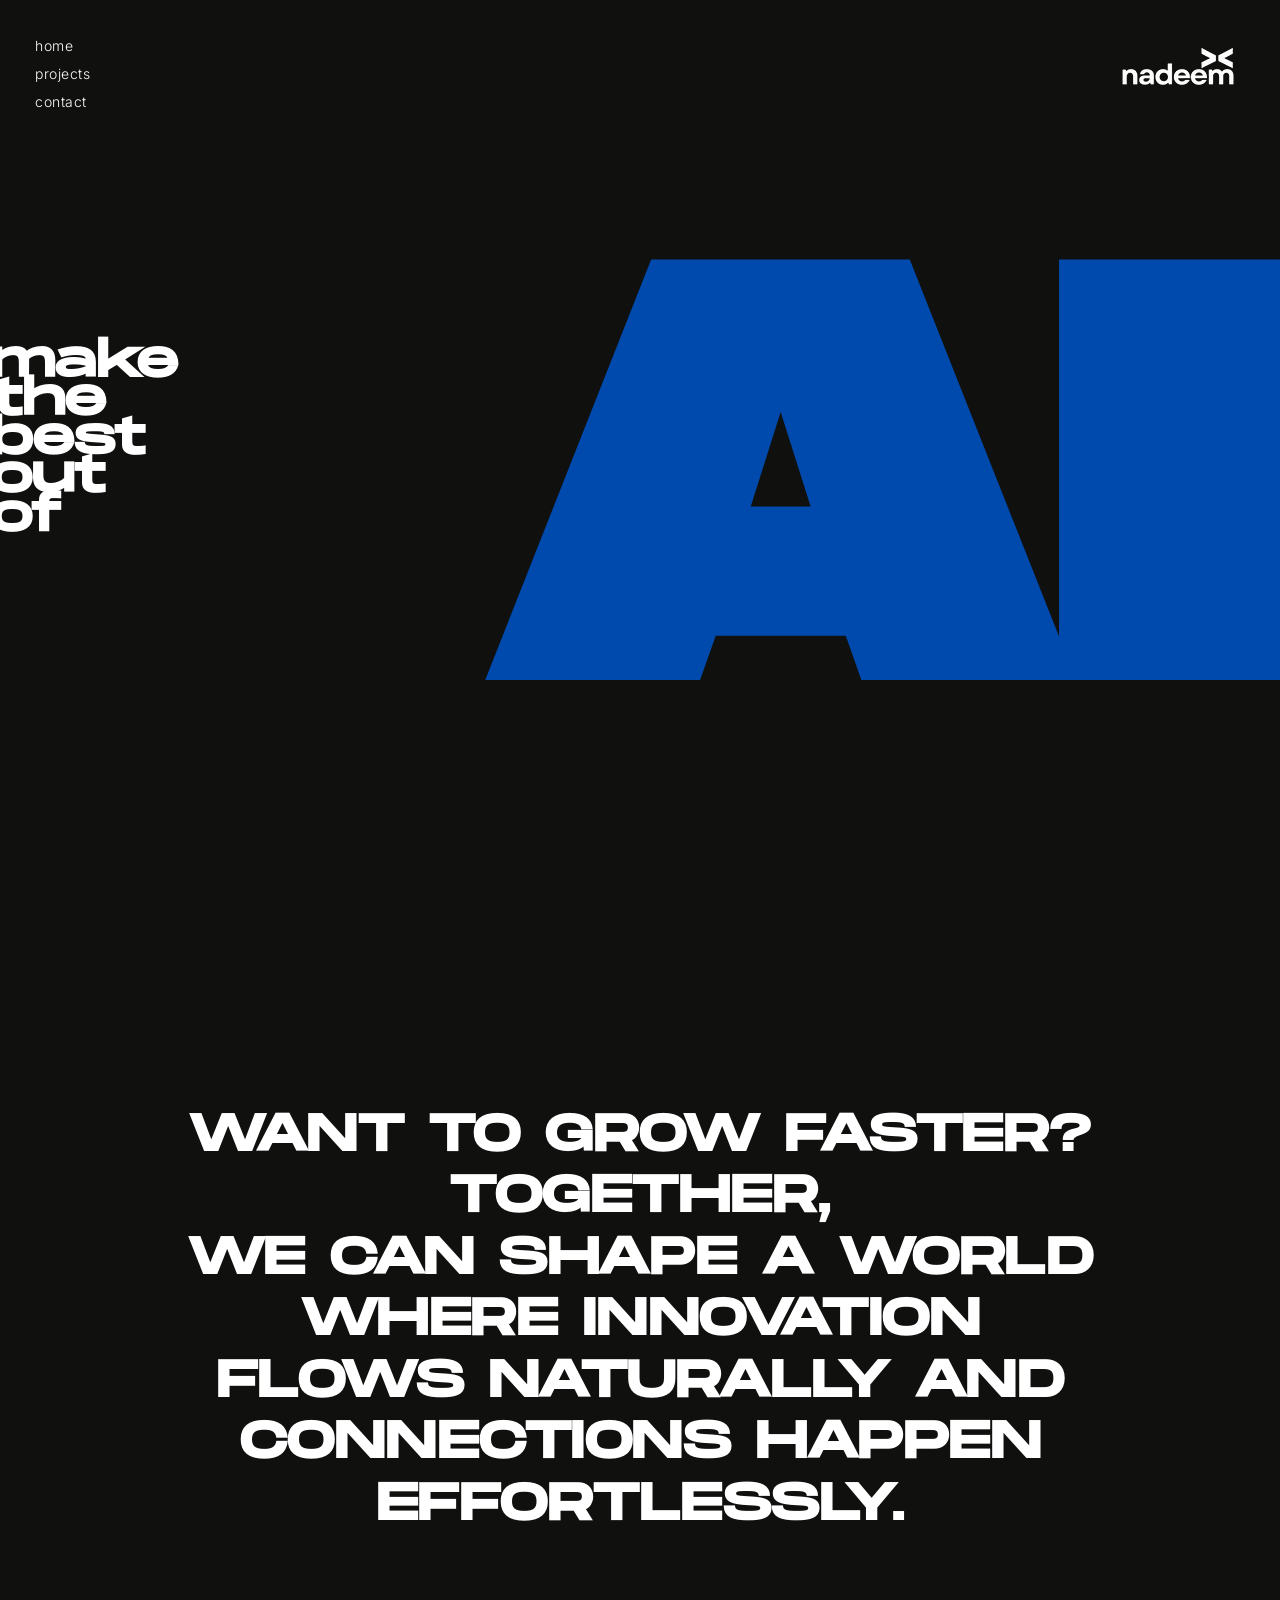
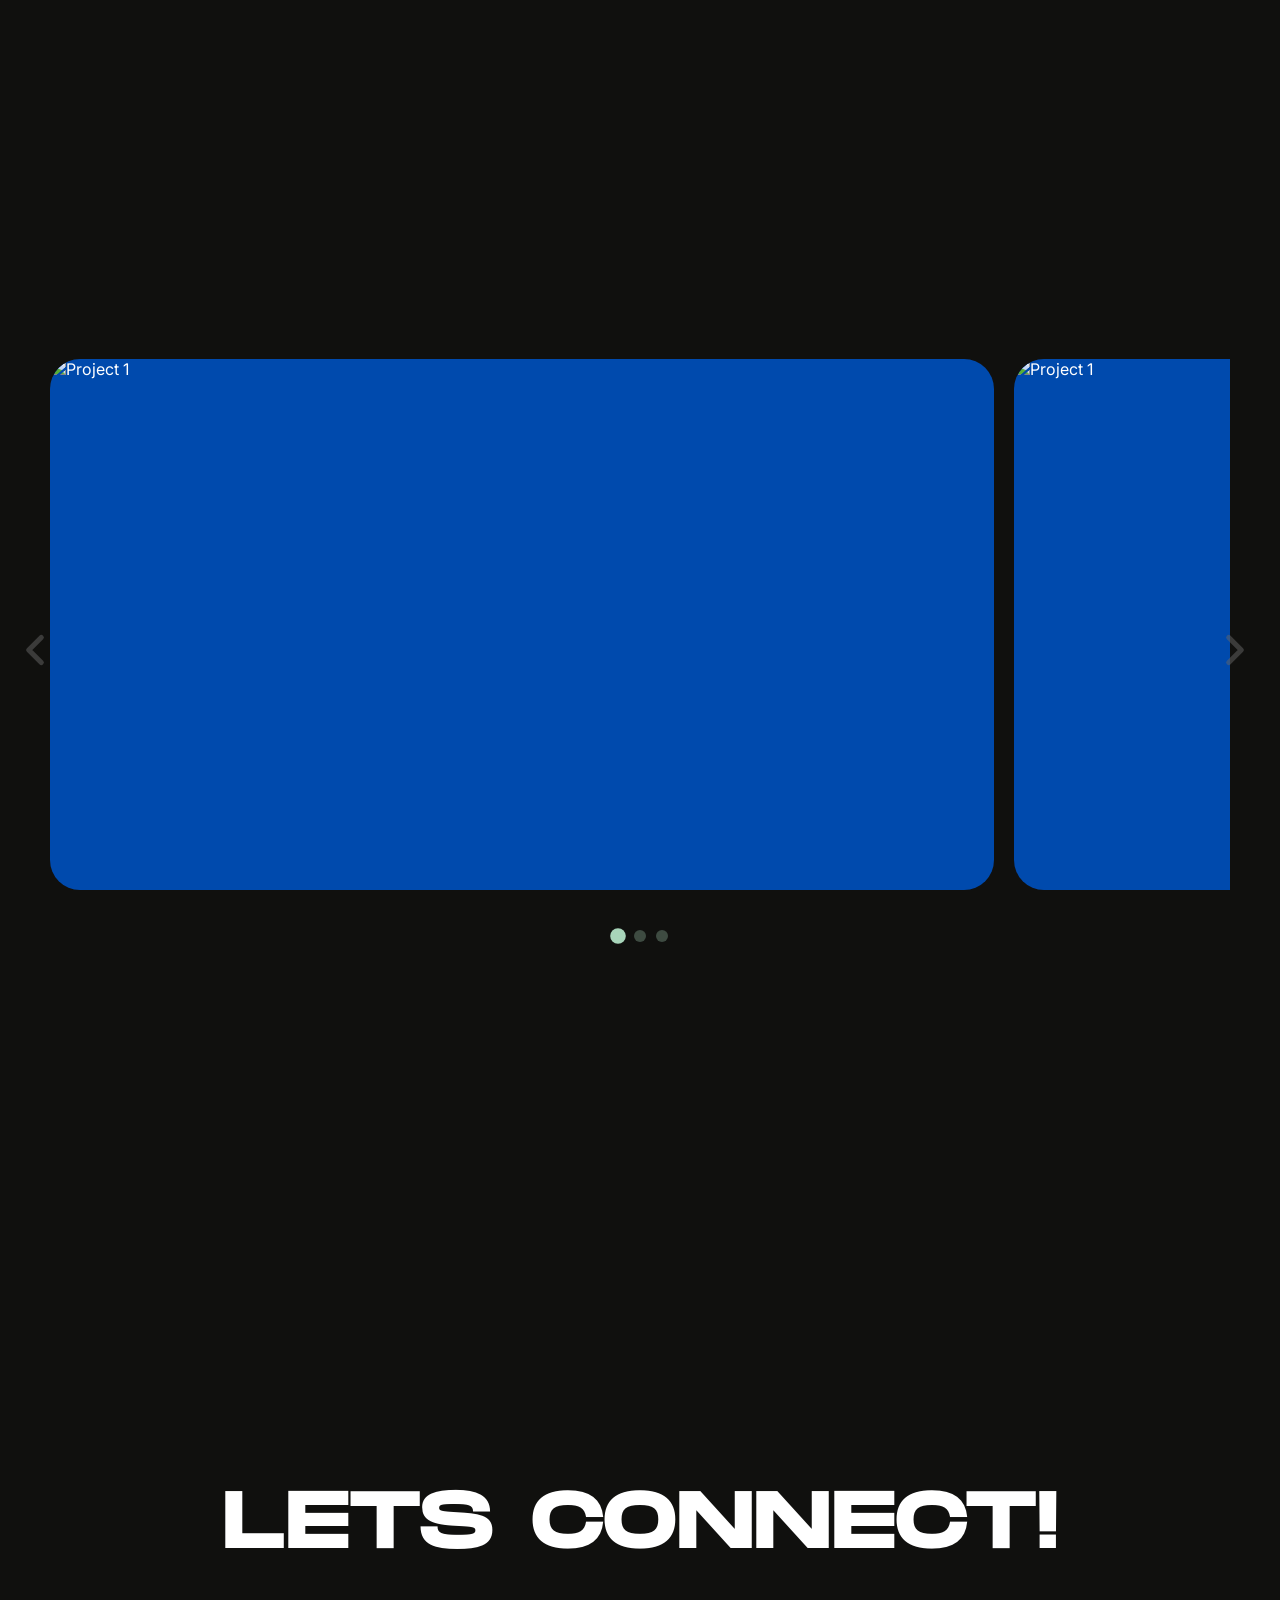
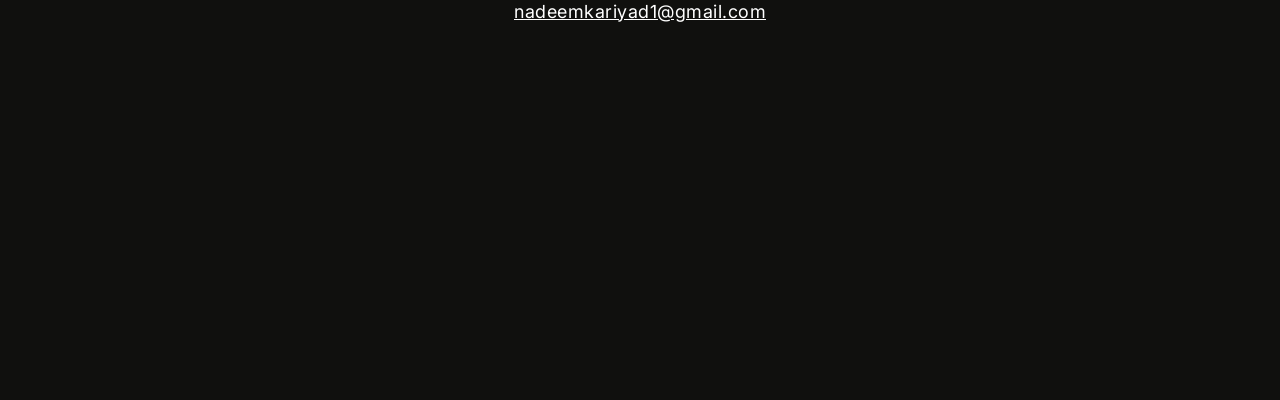
==== index.html @ 37be0f19 "removed the tind effect from mobile version" ====
<!DOCTYPE html>
<html lang="en">
<head>
    <meta charset="UTF-8">
    <meta name="viewport" content="width=device-width, initial-scale=1.0">
    <title>Looking for growth?</title>
    <link rel="icon" type="image/x-icon" href="images/favicon.ico">
    <link href="https://fonts.googleapis.com/css2?family=Inter:wght@300;400;700;900&display=swap" rel="stylesheet">
    <link href="https://api.fontshare.com/v2/css?f[]=clash-grotesk@700&display=swap" rel="stylesheet">
    <style>
    @import url('https://fonts.cdnfonts.com/css/garet');
        * {
            margin: 0;
            padding: 0;
            box-sizing: border-box;
        }

        @font-face {
            font-family: 'Monument';
            src: url('fonts/MonumentExtended-Regular.otf') format('truetype');
            font-weight: normal;
            font-style: normal;
        }
        @font-face {
            font-family: 'bernoru';
            src: url('fonts/bernoru-blackultraexpanded.otf') format('truetype');
            font-weight: normal;
            font-style: normal;
        }
        @font-face {
            font-family: 'grotesk';
            src: url('fonts/kobuzan-cy-grotesk-grand-dark.otf') format('truetype');
            font-weight: normal;
            font-style: normal;
        }
        body {
            font-family: 'Inter', Arial, sans-serif;
            background-color: #10100e;
            color: white;
            overflow-x: hidden;
            scroll-behavior: smooth;
        }

        /* Navigation */
        nav {
            position: fixed;
            top: 35px;
            left: 35px;
            z-index: 1000;
        }

        nav ul {
            list-style: none;
        }

        nav ul li {
            margin-bottom: 8px;
        }

        nav ul li a {
            color: white;
            text-decoration: none;
            font-size: 14px;
            font-weight: 300;
            letter-spacing: 0.5px;
            transition: all 0.3s ease;
            display: inline-block;
            position: relative;
        }

        nav ul li a::after {
            content: '';
            position: absolute;
            bottom: -3px;
            left: 0;
            width: 0;
            height: 1px;
            background-color: #a8d5ba;
            transition: width 0.3s ease;
        }

        nav ul li a:hover::after {
            width: 100%;
        }

        nav ul li a:active {
            transform: scale(0.95);
        }

        .logo {
            position: fixed;
            top: 35px;
            right: 35px;
            z-index: 1000;
            text-align: right;
        }

        .logo-text {
            font-size: 18px;
            font-weight: 700;
            letter-spacing: 0.5px; /* ↓ reduced spacing */
            font-family: 'Garet', sans-serif;
            line-height: 1.3;
            color: #fff;
        }

        .menu-icon {
            display: none;
        }

        /* Sections */
        section {
            min-height: 100vh;
            display: flex;
            align-items: center;
            justify-content: center;
            padding: 0 50px;
        }

        /* Hero Section */
        .hero {
            display: flex;
            flex-direction: column;
            justify-content: center;   /* vertical center */
            align-items: center;       /* horizontal center */
            height: 100vh;             /* full viewport height */
            position: relative;
            text-align: center;
        }

        .hero-content {
            display: flex;
            flex-direction: row;        /* side by side */
            align-items: center;        /* vertical alignment */
            justify-content: center;    /* center horizontally */
            gap: 15px;                  /* space between tagline and AI text */
        }

        .hero-subtext {
            -webkit-user-select:none;
            user-select: none;
            font-family: 'Monument', sans-serif;
            font-size: clamp(30px, 5vw, 48px);
            font-weight: 700;
            color: #fff;
            margin-bottom: 20px; 
            text-align: left;
            line-height: 0.8;
        }

        .ai-text {
            -webkit-user-select:none;
            user-select: none;
            font-family: 'grotesk', sans-serif;
            font-size: clamp(250px, 45vw, 800px);
            font-weight: 900;
            line-height: 0;
            letter-spacing: -0.03em;
            color: #004aad;
        }

        /* Vision Section */
        .vision {
            position: relative;
        }

        .vision-content {
            font-family: 'Monument', sans-serif;
            max-width: 1200px;
            text-align: center;
            position: relative;
        }

        .vision h2 {
            font-size: clamp(25px, 4vw, 55px);
            font-weight: 900;
            line-height: 1.2;
            letter-spacing: 0.01em;
            margin-bottom: 60px;
        }   


        /* Projects Section */
        .projects {
            padding: 100px 50px;
            display: flex;
            align-items: center;
            justify-content: center;
        }

        .projects-content {
            width: 100%;
            max-width: 1400px;
        }

        .projects-wrapper {
            width: 100%;
            overflow: hidden;
            position: relative;
        }

        .projects-container {
            display: flex;
            gap: 20px;
            transition: transform 0.6s cubic-bezier(0.4, 0, 0.2, 1);
        }

        .project-card {
            background-color: #004aad;
            border-radius: 30px;
            min-width: calc(80% - 0px);
            aspect-ratio: 16/9;
            display: flex;
            align-items: center;
            justify-content: center;
            position: relative;
            overflow: hidden;
            flex-shrink: 0;
        }

        .project-card img.project-img {
            width: 100%;
            height: 100%;
            object-fit: cover;   /* fills the card, crops if necessary */
            border-radius: 30px; /* match card radius */
        }

        .project-card .logo-icon-center {
            width: 50px;
            height: 50px;
        }

        .arrow-left,
        .arrow-right {
            position: absolute;
            width: 50px;
            height: 50px;
            opacity: 0.5;
            cursor: pointer;
            transition: all 0.3s ease;
            z-index: 10;
            top: 50%;
            transform: translateY(-50%);
        }

        .arrow-left:hover,
        .arrow-right:hover {
            opacity: 1;
            transform: translateY(-50%) scale(1.1);
        }

        .arrow-left:active,
        .arrow-right:active {
            transform: translateY(-50%) scale(0.9);
        }

        .arrow-left {
            left: 10px;
        }

        .arrow-right {
            right: 20px;
        }

        .nav-dots {
            display: flex;
            gap: 10px;
            justify-content: center;
            margin-top: 40px;
        }

        .dot {
            width: 12px;
            height: 12px;
            border-radius: 50%;
            background-color: rgba(168, 213, 186, 0.3);
            cursor: pointer;
            transition: all 0.3s ease;
        }

        .dot:hover {
            background-color: rgba(168, 213, 186, 0.6);
            transform: scale(1.2);
        }

        .dot.active {
            background-color: #a8d5ba;
            transform: scale(1.3);
        }

        /* Contact Section */
        .contact {
            text-align: center;
        }

        .contact h2 {
            font-family: 'Monument', sans-serif;
            font-size: clamp(40px, 6vw, 90px);
            font-weight: 900;
            letter-spacing: 0.02em;
            margin-bottom: 30px;
        }

        .contact-highlight {
            color: #a8d5ba;
        }

        .contact a {
            color: white;
            text-decoration: underline;
            font-size: clamp(14px, 2vw, 18px);
            letter-spacing: 0.5px;
        }

        /* SVG Icons */
        .x-icon {
            fill: white;
        }

        .arrow-icon {
            fill: #666;
        }

        /* Responsive */
        @media (max-width: 1024px) {
            .hero-content {/* stack text and AI vertically */
                gap: 10px;
            }

            .hero-subtext {
                font-size: clamp(24px, 4vw, 36px);
                text-align: left;
                line-height: 1;
            }

            .ai-text {
                font-size: clamp(120px, 35vw, 300px);
            }

            .vision h2 {
                font-size: clamp(22px, 4vw, 40px);
                margin-bottom: 40px;
                padding: 0 20px;
            }

            .projects {
                padding: 80px 20px;
            }

            .project-card {
                min-width: 90%;
                aspect-ratio: 16/10;
            }

            .arrow-left {
                left: 10px;
            }

            .arrow-right {
                right: 10px;
            }

            .arrow-left,
            .arrow-right {
                width: 45px;
                height: 45px;
                opacity: 0.7;
            }

            .contact h2 {
                font-size: clamp(32px, 5vw, 60px);
                font-family: Monument;
                text-align: left;
            }
        }

        /* Mobile screens (below 768px) */
        @media (max-width: 768px) {
            #canvas {
                display: none; /* hide canvas on mobile */
            }
            body {
                overflow-x: hidden;
            }

            nav {
                top: 37px;
                left: 25px;
            }

            nav ul li a {
                font-size: 13px;
                letter-spacing: 0.3px;
            }

            .menu-icon {
                display: flex;
                flex-direction: column;
                justify-content: space-between;
                width: 30px;
                height: 22px;
                cursor: pointer;
                z-index: 1001;
            }

            .menu-icon span {
                height: 3px;
                width: 100%;
                background-color: #fff;
                border-radius: 3px;
                transition: all 0.4s ease;
            }

            
            /* Animate hamburger to "X" */
            .menu-icon.open span:nth-child(1) {
                transform: translateY(9px) rotate(45deg);
            }

            .menu-icon.open span:nth-child(2) {
                opacity: 0;
            }

            .menu-icon.open span:nth-child(3) {
                transform: translateY(-9px) rotate(-45deg);
            }

            /* Hide nav list by default on mobile */
            .nav-list {
                position: absolute;
                top: 40px;
                left: 7;
                background: transparent;
                border-radius: 8px;
                opacity: 0;
                pointer-events: none;
                transform: translateY(-10px);
                transition: all 0.35s ease;
            }

            /* Show nav list when active */
            .nav-list.active {
                opacity: 1;
                pointer-events: all;
                transform: translateY(0);
                line-height: 20px;

            }

            /* Keep link styles but remove bottom margin from last item */
            .nav-list li:last-child {
                margin-bottom: 0;
            }


            .logo {
                top: 25px;
                right: 28px;
            }

            .logo img {
                width: 80px;  /* decrease for smaller logo */
                height: auto; /* keeps proportions */
            }

            .logo-text {
                font-family: 'bernoru', sans-serif;
                font-size: 16px;
            }



            section {
                padding: 0 10px;
            }

            .hero {
                height: 100vh;
                width: 100%;
                position: relative;
                padding: 0px;
                display: flex;
                flex-direction: column;
                justify-content: center;
            }

            .hero-content {
                height: 100vh;
                width: 100%;
                position: relative;
            }

            .hero-subtext {
                position: absolute; /* Make it independent */
                top: 40%; /* Center vertically */
                left: 4px; /* Left aligned with padding */
                transform: translateY(-50%); /* Perfect centering */
                width: auto;
                text-align: left;
                font-size: 15vw !important;
                line-height: 1 !important;
                z-index: 2; /* On top */
            }
            .ai-text {
                font-family: 'grotesk', sans-serif;
                position: absolute; /* Make it independent */
                top: 24%; /* Position from bottom */
                right: 0px; /* Right aligned with padding */
                text-align: right;
                font-size: 75vw !important;
                line-height: 0.85 !important;
                z-index: 1; /* Behind subtext */
            }
        .projects-container {
            flex-direction: column;
            gap: 30px;
        }
        .project-card {
            min-width: 100%;
            aspect-ratio: 4/3;
        }
    /* Hide arrows and dots - not needed for swipe */
            .arrow-left,
            .arrow-right,
            .nav-dots {
                display: none;
            }
            .vision h2 {
                font-size: clamp(20px, 5vw, 32px);
                margin-bottom: 30px;
            }

            .contact-text {
                display: flex; /* Enables flexbox layout */
                flex-direction: column; /* Stacks the children vertically */
                gap: 5px; /* Sets the space between the h2 and a */
                text-align: left;
                width: 100%;
            }

            .contact-text h2 {
                font-size: clamp(28px, 12vw, 60px);
                font-family: Monument;
                margin: 0; /* Remove default margin from the h2 */
            }

            .contact-text a {
                font-size: 14px;
            }
        }

 
        /* Scroll Animations */
        section {
            opacity: 0;
            transform: translateY(50px);
            transition: opacity 0.8s ease-out, transform 0.8s ease-out;
        }

        section.visible {
            opacity: 1;
            transform: translateY(0);
        }

        .hero {
            opacity: 1;
            transform: translateY(0);
        }
    </style>
    <link href="https://fonts.cdnfonts.com/css/garet" rel="stylesheet">
</head>
<body>
    <!-- Navigation -->
    <nav>
        <ul id="navList" class="nav-list">
            <li><a href="#hero" class="nav-link">home</a></li>
            <li><a href="#projects" class="nav-link">projects</a></li>
            <li><a href="#contact" class="nav-link">contact</a></li>
        </ul>

        <div class="menu-icon" id="menuIcon">
            <span></span>
            <span></span>
            <span></span>
        </div>
    </nav>

    <!-- Logo -->
     <!--
    <div class="logo">

        <span class="logo-text">&gt;&lt; /n nadeem</span>
    </div>
    -->

    <div class="logo">
    <img src="images/logo.png" alt="Nadeem Logo" class="logo-img">
    </div>

    <!-- Hero Section -->
    <section class="hero" id="hero">
        <div class="hero-content">
            <div class="hero-subtext">make<br>the<br>best<br>out of</div>
            <canvas id="canvas"></canvas>

            <div class="ai-text"><br>AI</div>
        </div>
    </section>

    <!-- Vision Section -->
    <section class="vision">
        <div class="vision-content">
            <h2>
                WANT TO GROW FASTER?<br>
                TOGETHER,<br>
                WE CAN SHAPE A WORLD<br>
                WHERE INNOVATION<br>
                FLOWS NATURALLY AND<br>
                CONNECTIONS HAPPEN<br>
                EFFORTLESSLY.
            </h2>

        </div>
    </section>

    <!-- Projects Section -->
    <section class="projects" id="projects">
        <div class="projects-content">
            <div class="projects-wrapper">
                
                
                <div class="projects-container" id="projectsContainer">
                    <div class="project-card">
                        <img src="images/project1.png" alt="Project 1" class="project-img">
                    </div>
                    <div class="project-card">
                        <img src="images/project1.png" alt="Project 1" class="project-img">
                    </div>
                    <div class="project-card">
                        <img src="images/project1.png" alt="Project 1" class="project-img">
                    </div>
                </div>


            </div>
            <svg class="arrow-left arrow-icon" id="prevBtn" viewBox="0 0 24 24" xmlns="http://www.w3.org/2000/svg">
                    <path d="M15 18L9 12L15 6" stroke="#666" stroke-width="2.5" fill="none" stroke-linecap="round" stroke-linejoin="round"/>
            </svg>
            <svg class="arrow-right arrow-icon" id="nextBtn" viewBox="0 0 24 24" xmlns="http://www.w3.org/2000/svg">
                <path d="M9 18L15 12L9 6" stroke="#666" stroke-width="2.5" fill="none" stroke-linecap="round" stroke-linejoin="round"/>
            </svg>
            <div class="nav-dots" id="navDots"></div>
        </div>
    </section>

    <!-- Contact Section -->
    <section class="contact" id="contact">
        <div class="contact-text">
            <h2>LETS CONNECT!</h2>
            <a href="mailto:nadeemkariyad1@gmail.com">nadeemkariyad1@gmail.com</a>
        </div>
    </section>

<script>
    // Smooth Scroll with Animation for Navigation
    document.querySelectorAll('.nav-link').forEach(link => {
        link.addEventListener('click', function(e) {
            e.preventDefault();
            const targetId = this.getAttribute('href');
            const targetSection = document.querySelector(targetId);
            
            // Add click animation
            this.style.transform = 'scale(0.9)';
            setTimeout(() => {
                this.style.transform = 'scale(1)';
            }, 150);
            
            // Smooth scroll to section
            targetSection.scrollIntoView({
                behavior: 'smooth',
                block: 'start'
            });
        });
    });
    // nav hamburger menu in mobile//
// Hamburger Menu Toggle
    const menuIcon = document.querySelector('.menu-icon');
    const navList = document.querySelector('.nav-list');

    menuIcon.addEventListener('click', () => {
        menuIcon.classList.toggle('open');
        navList.classList.toggle('active');
    });

    // Close menu when clicking on a link
    document.querySelectorAll('.nav-link').forEach(link => {
        link.addEventListener('click', () => {
            menuIcon.classList.remove('open');
            navList.classList.remove('active');
        });
    });

    // Smooth Scrolling
    document.querySelectorAll('a[href^="#"]').forEach(anchor => {
        anchor.addEventListener('click', function (e) {
            e.preventDefault();
            const target = document.querySelector(this.getAttribute('href'));
            if (target) {
                target.scrollIntoView({
                    behavior: 'smooth',
                    block: 'start'
                });
            }
        });
    });

    // Smooth Scroll Animation Observer
    const sections = document.querySelectorAll('section');
    
    const observerOptions = {
        threshold: 0.15,
        rootMargin: '0px 0px -100px 0px'
    };

    const sectionObserver = new IntersectionObserver((entries) => {
        entries.forEach(entry => {
            if (entry.isIntersecting) {
                entry.target.classList.add('visible');
            }
        });
    }, observerOptions);

    sections.forEach(section => {
        sectionObserver.observe(section);
    });


    // Project Slider
    let currentSlide = 0;
    const container = document.getElementById('projectsContainer');
    const cards = document.querySelectorAll('.project-card');
    const totalSlides = cards.length;
    const prevBtn = document.getElementById('prevBtn');
    const nextBtn = document.getElementById('nextBtn');
    const dotsContainer = document.getElementById('navDots');

    // Create navigation dots
    for (let i = 0; i < totalSlides; i++) {
        const dot = document.createElement('div');
        dot.classList.add('dot');
        if (i === 0) dot.classList.add('active');
        dot.addEventListener('click', () => goToSlide(i));
        dotsContainer.appendChild(dot);
    }

    const dots = document.querySelectorAll('.dot');

    function updateSlider() {
        const cardWidth = cards[0].offsetWidth;
        const gap = 20;
        const offset = -(currentSlide * (cardWidth + gap));
        container.style.transform = `translateX(${offset}px)`;
        
        dots.forEach((dot, index) => {
            dot.classList.toggle('active', index === currentSlide);
        });
    }

    function nextSlide() {
        currentSlide = (currentSlide + 1) % totalSlides;
        updateSlider();
    }

    function prevSlide() {
        currentSlide = (currentSlide - 1 + totalSlides) % totalSlides;
        updateSlider();
    }

    function goToSlide(index) {
        currentSlide = index;
        updateSlider();
    }

    nextBtn.addEventListener('click', nextSlide);
    prevBtn.addEventListener('click', prevSlide);

    document.addEventListener('keydown', (e) => {
        if (e.key === 'ArrowLeft') prevSlide();
        if (e.key === 'ArrowRight') nextSlide();
    });

    let touchStartX = 0;
    let touchEndX = 0;

    container.addEventListener('touchstart', (e) => {
        touchStartX = e.changedTouches[0].screenX;
    });

    container.addEventListener('touchend', (e) => {
        touchEndX = e.changedTouches[0].screenX;
        handleSwipe();
    });

    function handleSwipe() {
        if (touchStartX - touchEndX > 50) nextSlide();
        if (touchEndX - touchStartX > 50) prevSlide();
    }

    window.addEventListener('resize', updateSlider);


    /* 🌈 Smooth Background Color Transition */
    const bgColors = ["#10100e", "#004aad", "#10100e", "#004aad"];

    function lerpColor(a, b, t) {
        const ah = parseInt(a.replace("#", ""), 16),
              ar = ah >> 16, ag = (ah >> 8) & 0xff, ab = ah & 0xff,
              bh = parseInt(b.replace("#", ""), 16),
              br = bh >> 16, bg = (bh >> 8) & 0xff, bb = bh & 0xff,
              rr = ar + t * (br - ar),
              rg = ag + t * (bg - ag),
              rb = ab + t * (bb - ab);
        return "#" + (((1 << 24) + (rr << 16) + (rg << 8) + rb) | 0).toString(16).slice(1);
    }

    window.addEventListener("scroll", () => {
        const scrollTop = window.scrollY;
        const sectionHeight = window.innerHeight;
        const totalSections = bgColors.length;

        const index = Math.floor(scrollTop / sectionHeight);
        const nextIndex = Math.min(index + 1, totalSections - 1);
        const progress = (scrollTop % sectionHeight) / sectionHeight;

        const blended = lerpColor(bgColors[index], bgColors[nextIndex], progress);
        document.body.style.background = blended;
    });
</script>

</body>
</html>
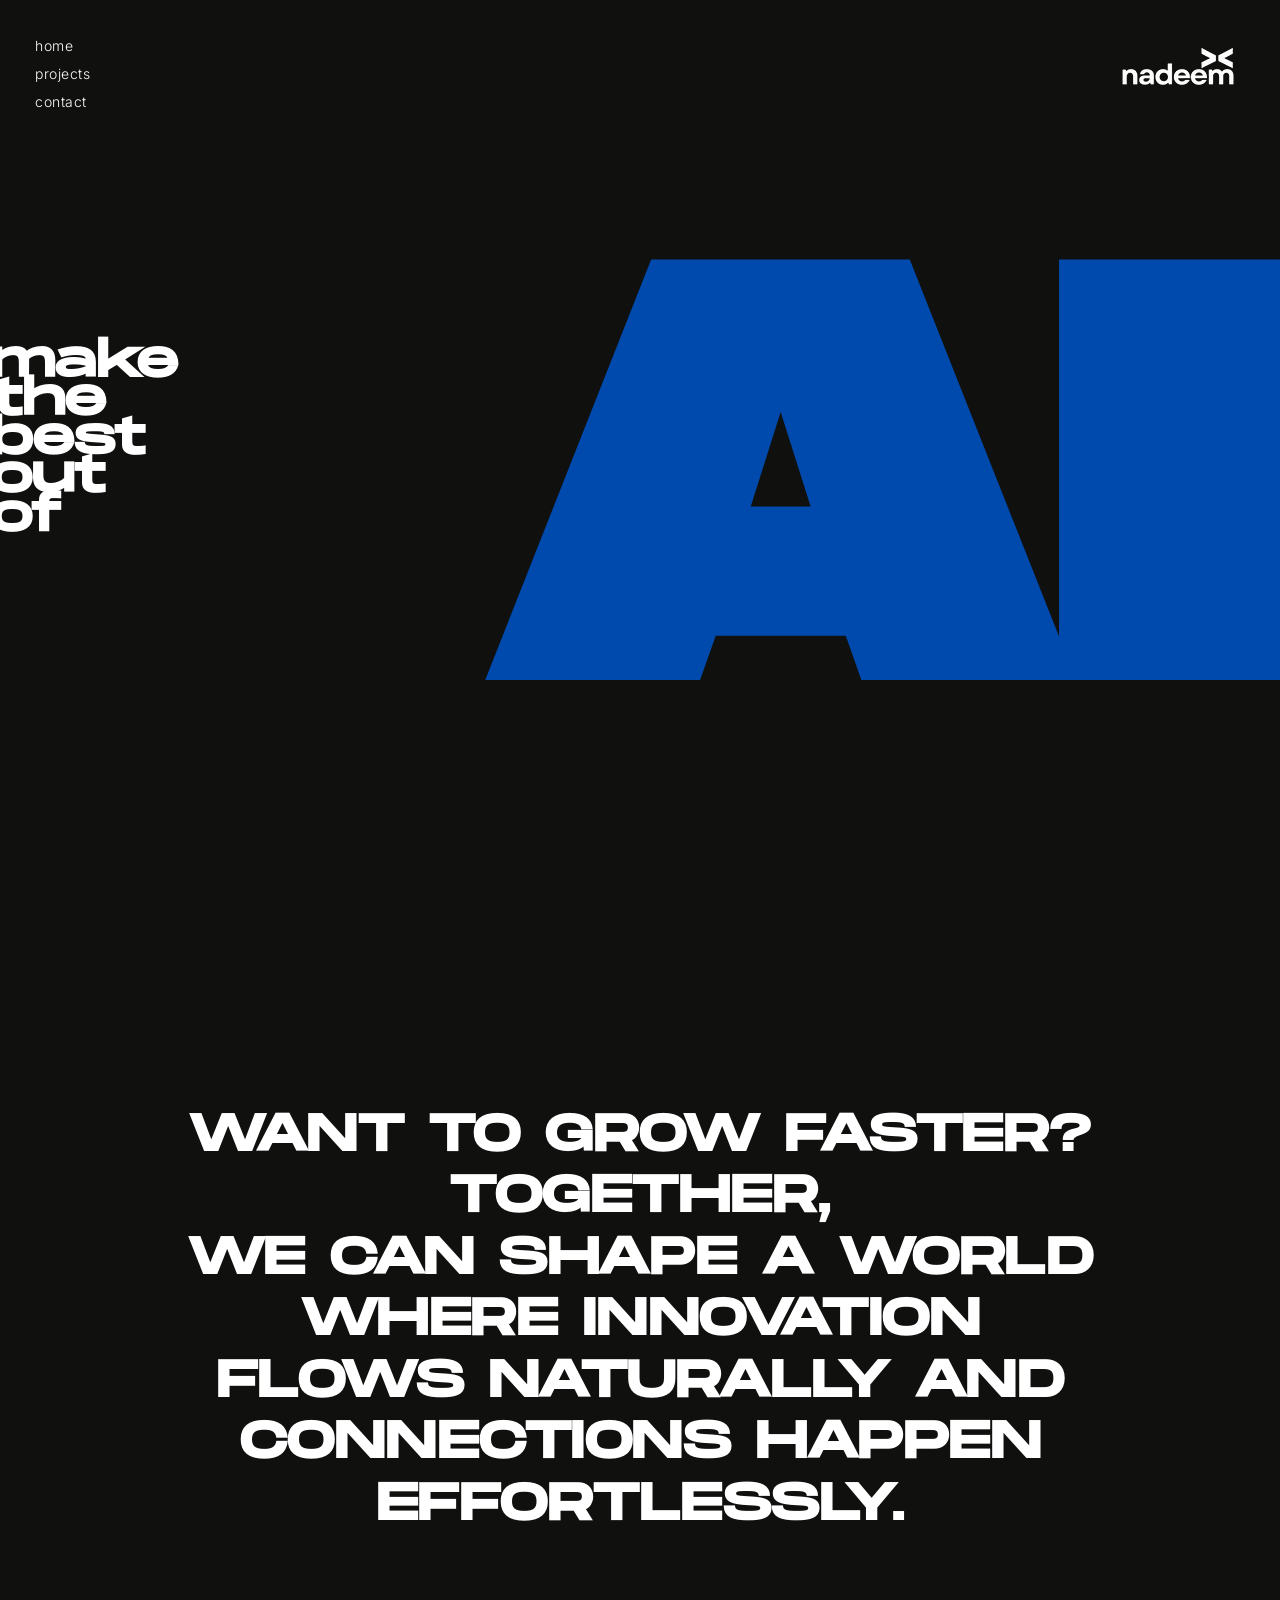
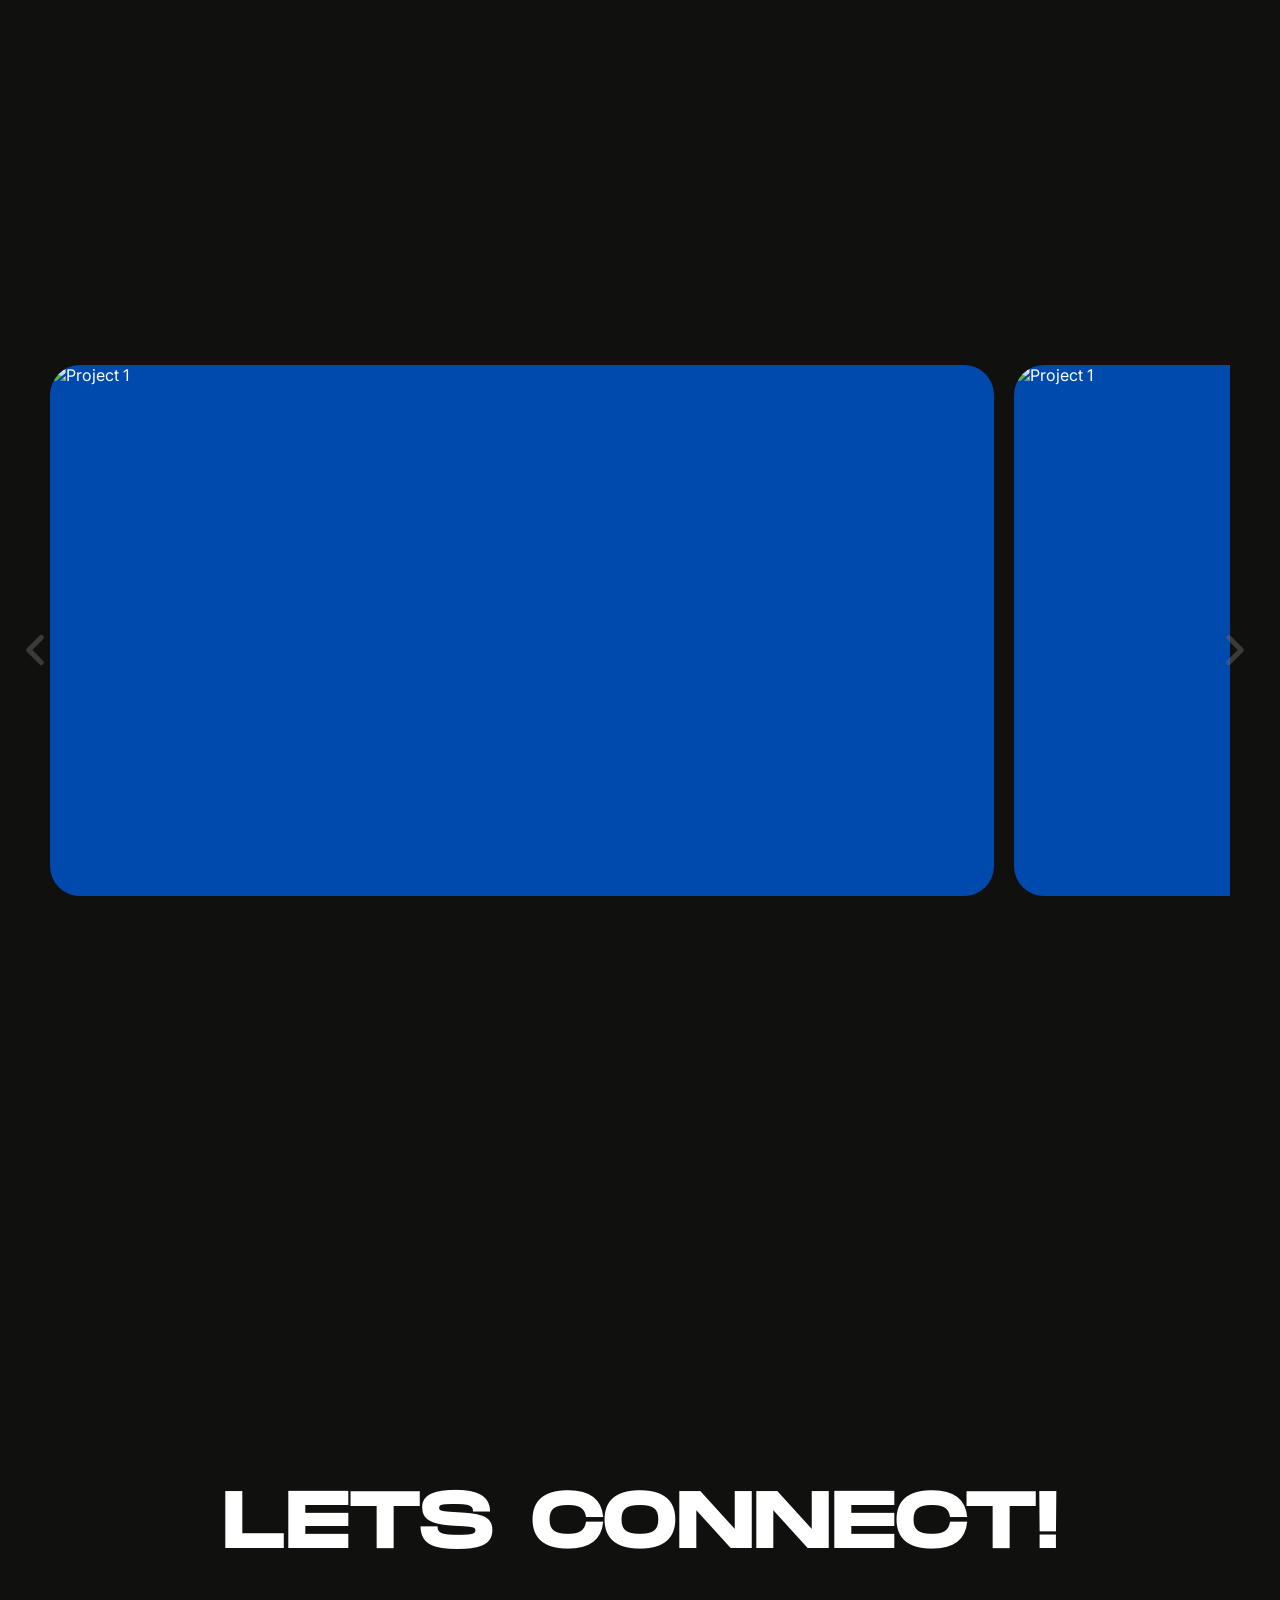
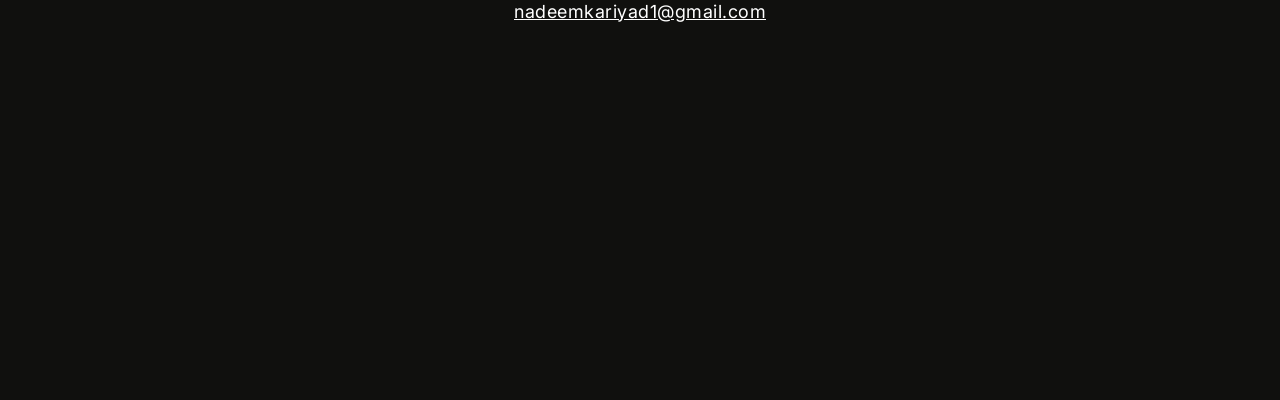
==== commit 12704366: "minor" ====
--- a/index.html
+++ b/index.html
@@ -735,14 +735,6 @@
     });
 
 
-    // Project Slider
-    let currentSlide = 0;
-    const container = document.getElementById('projectsContainer');
-    const cards = document.querySelectorAll('.project-card');
-    const totalSlides = cards.length;
-    const prevBtn = document.getElementById('prevBtn');
-    const nextBtn = document.getElementById('nextBtn');
-    const dotsContainer = document.getElementById('navDots');
 
     // Create navigation dots
     for (let i = 0; i < totalSlides; i++) {
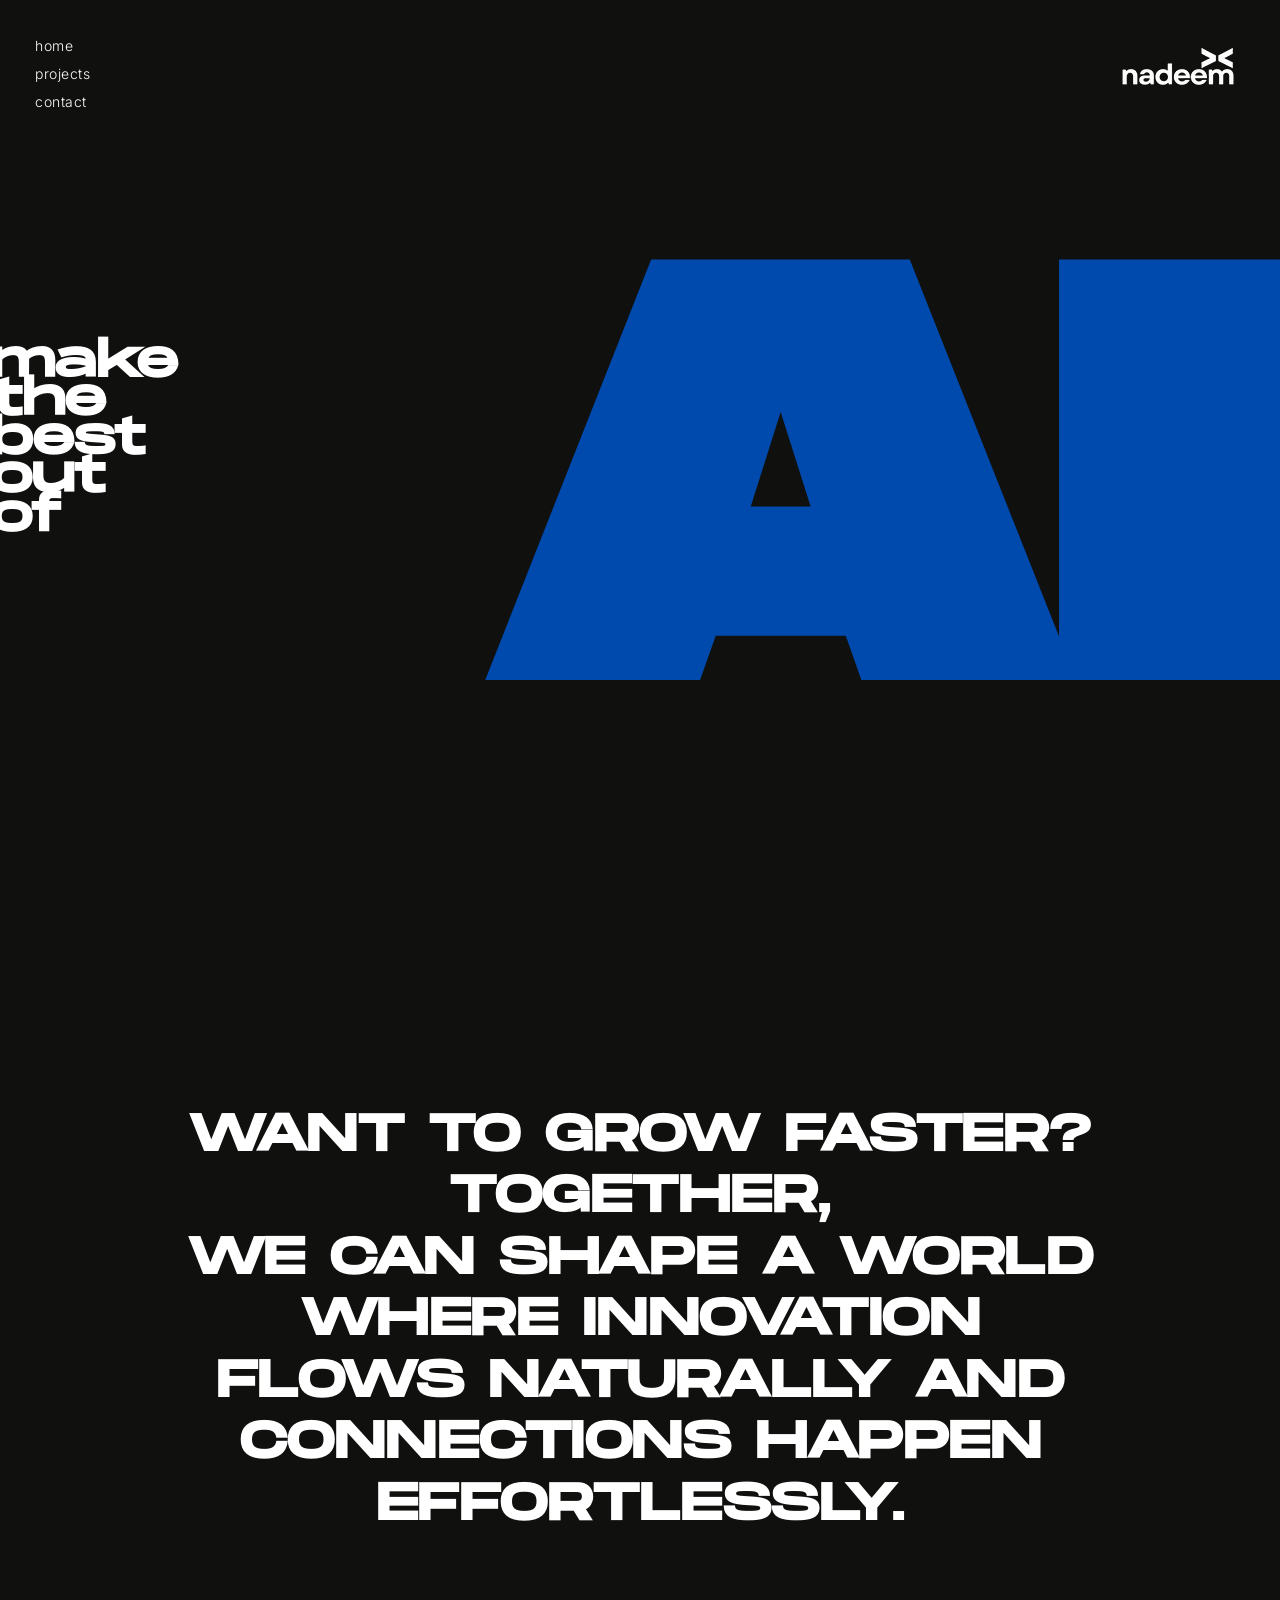
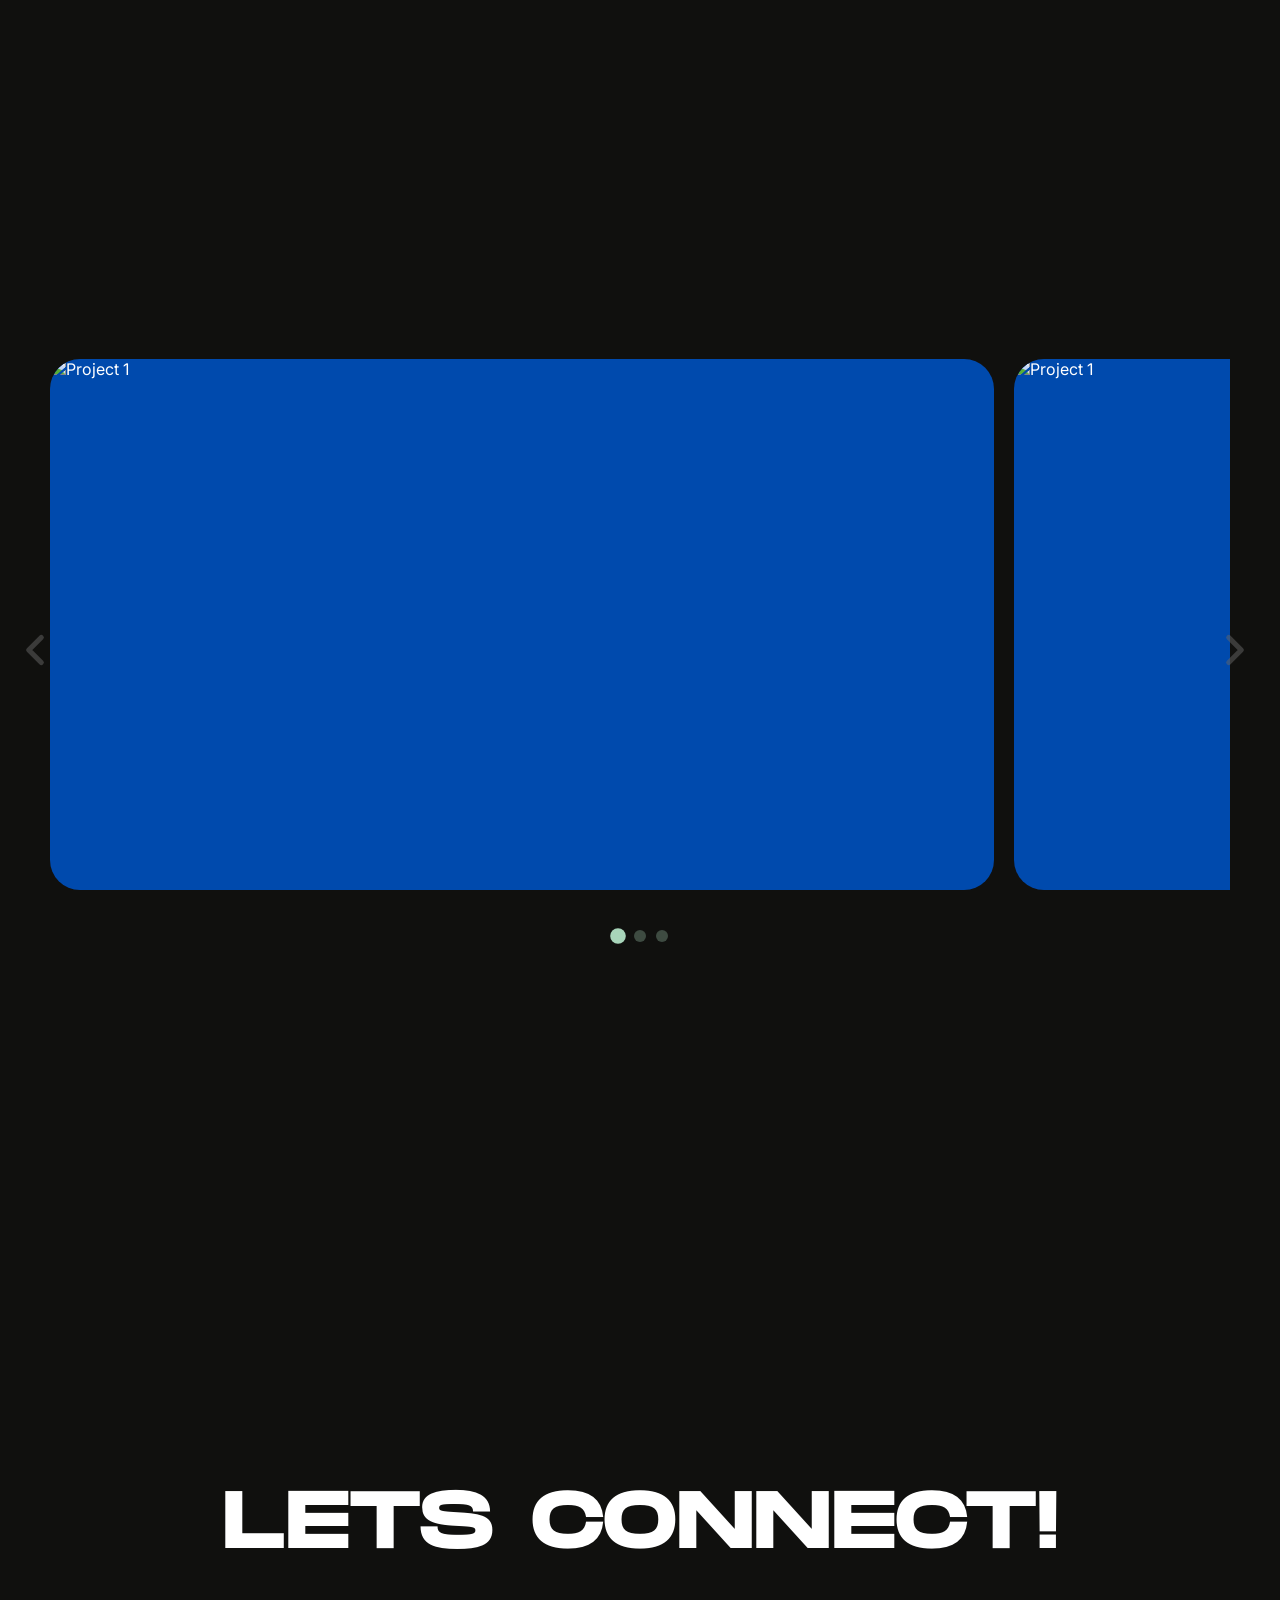
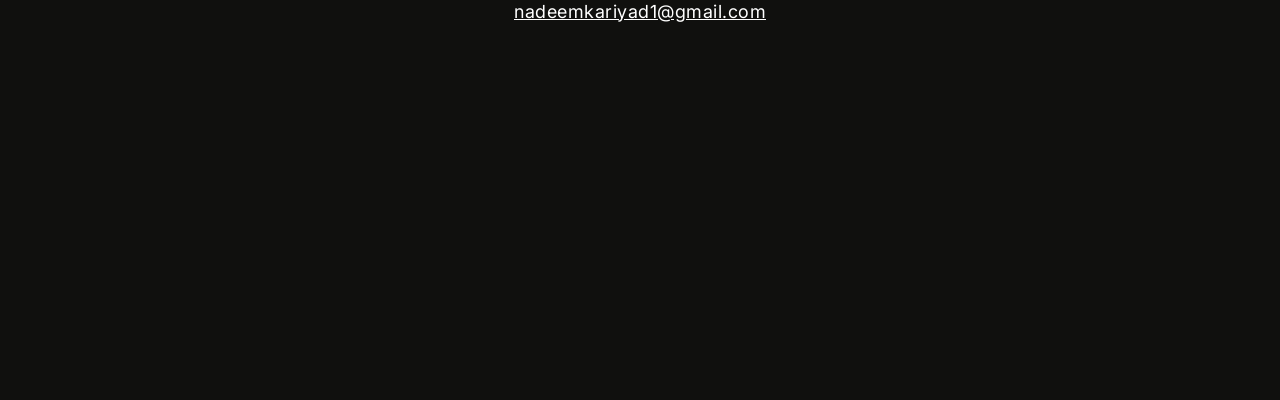
==== commit 2eddeb37: "minor" ====
--- a/index.html
+++ b/index.html
@@ -734,7 +734,15 @@
         sectionObserver.observe(section);
     });
 
-
+if (window.innerWidth > 768) {
+    // Project Slider
+    let currentSlide = 0;
+    const container = document.getElementById('projectsContainer');
+    const cards = document.querySelectorAll('.project-card');
+    const totalSlides = cards.length;
+    const prevBtn = document.getElementById('prevBtn');
+    const nextBtn = document.getElementById('nextBtn');
+    const dotsContainer = document.getElementById('navDots');
 
     // Create navigation dots
     for (let i = 0; i < totalSlides; i++) {
@@ -799,7 +807,7 @@
     }
 
     window.addEventListener('resize', updateSlider);
-
+}
 
     /* 🌈 Smooth Background Color Transition */
     const bgColors = ["#10100e", "#004aad", "#10100e", "#004aad"];
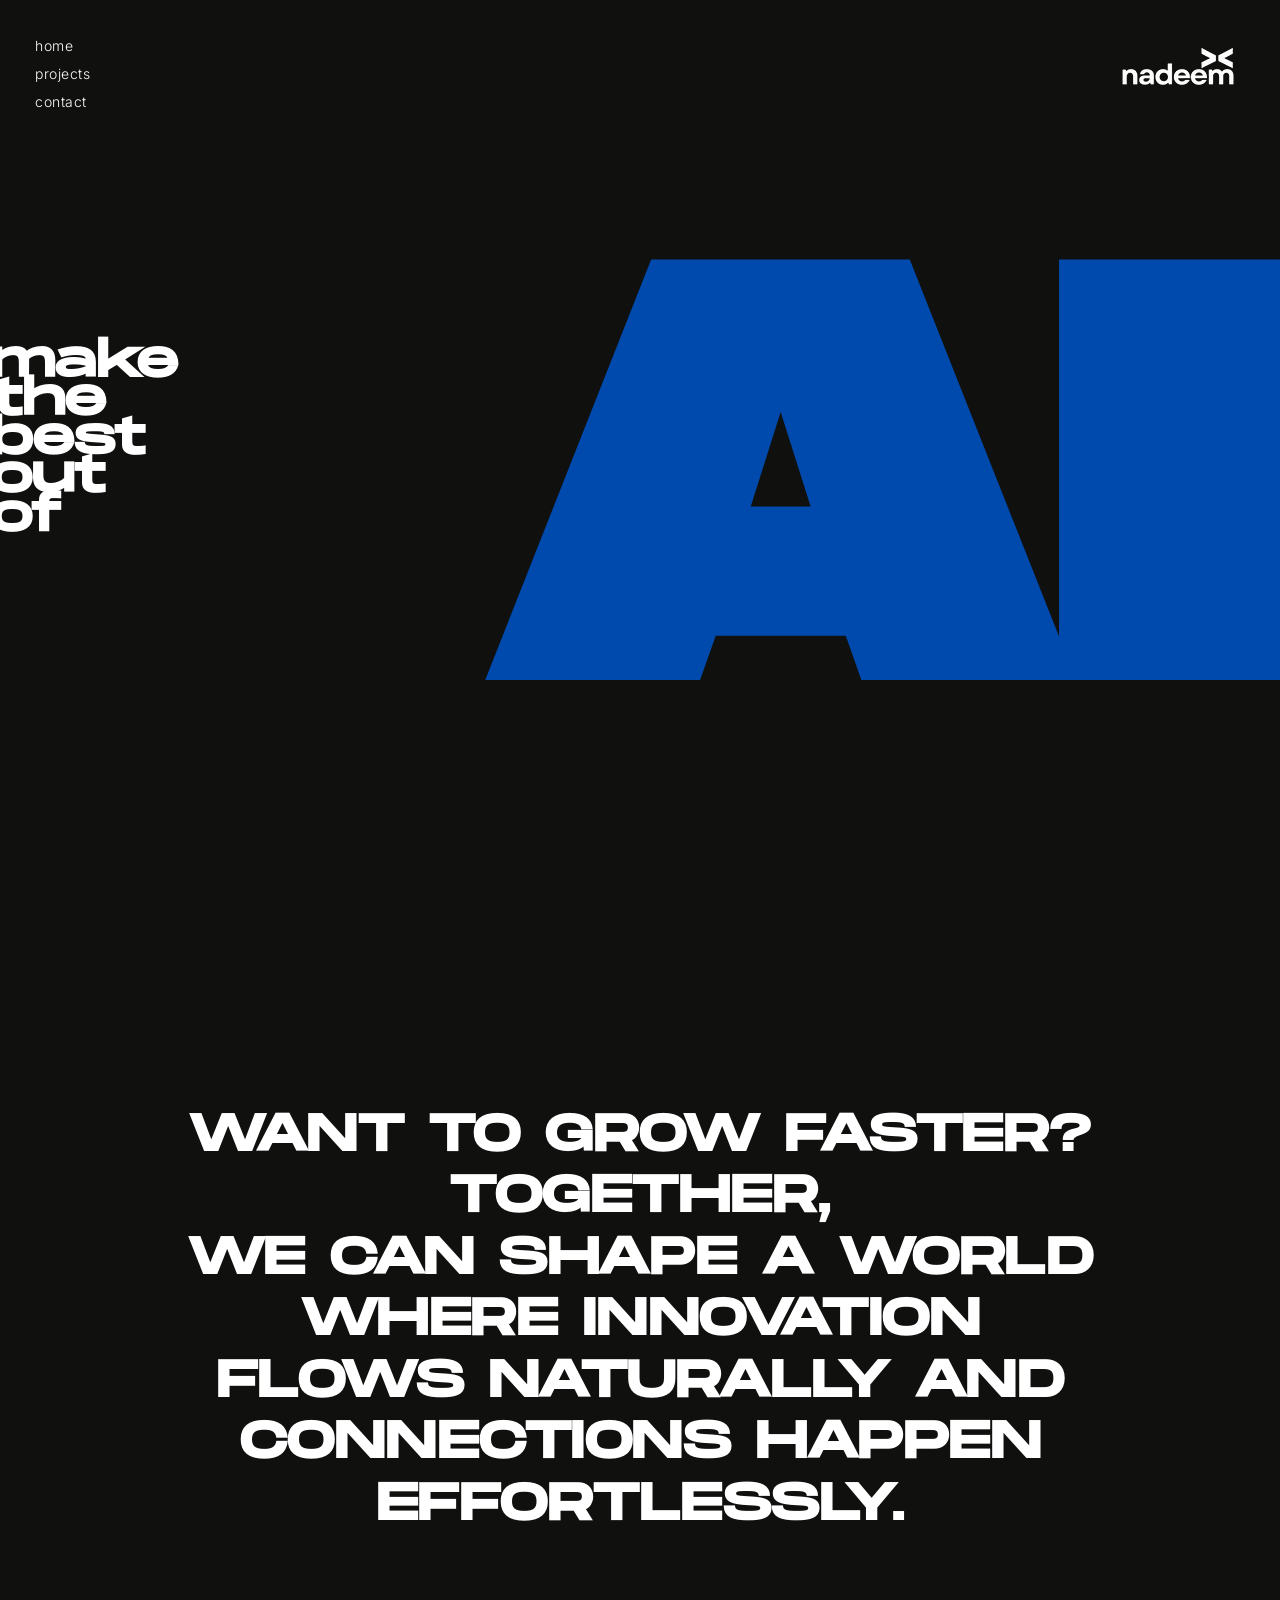
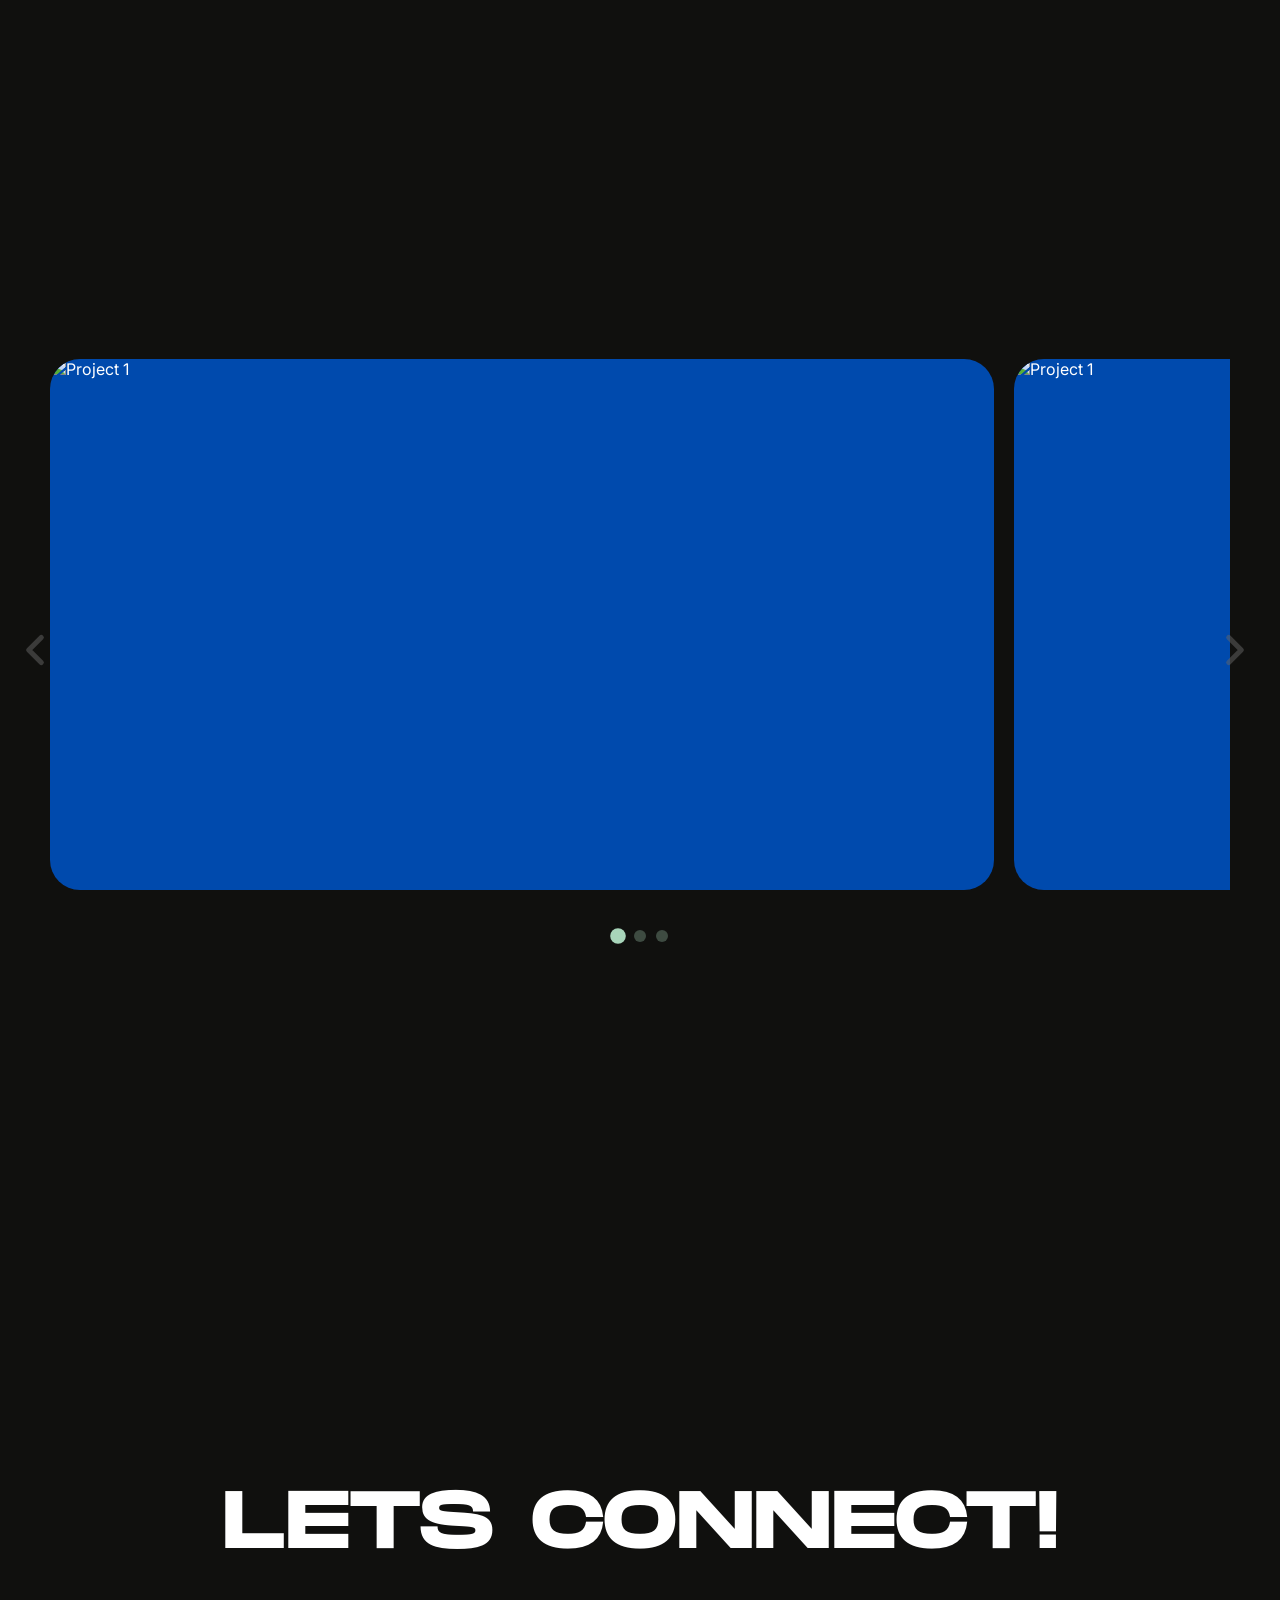
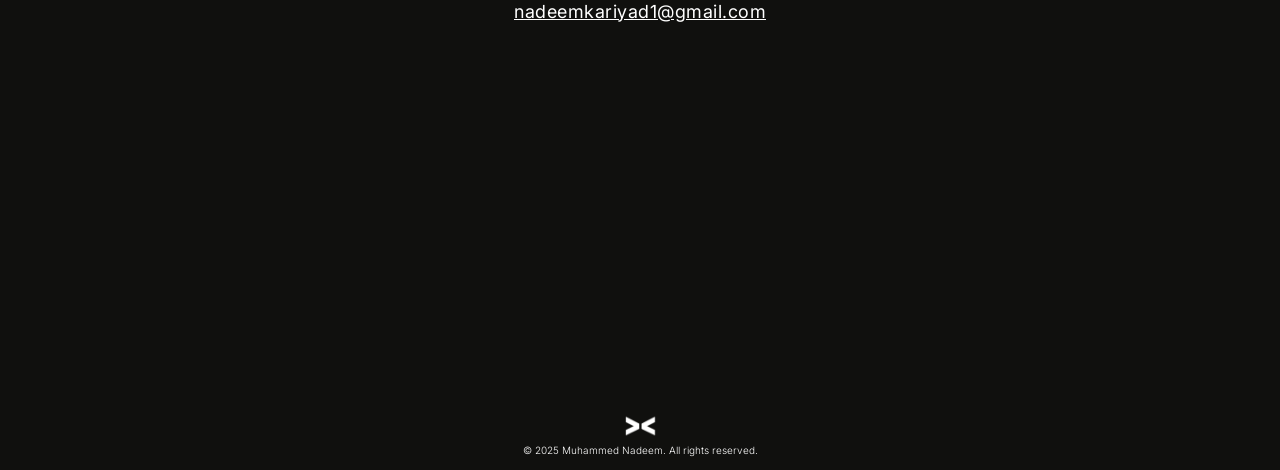
==== commit f4bb812c: "minor" ====
--- a/index.html
+++ b/index.html
@@ -320,7 +320,50 @@
         .arrow-icon {
             fill: #666;
         }
-
+        
+        footer {
+            background-color: transparent;
+            width: 100%;
+            padding: 10px;
+            position: absolute;
+            min-height: 10px;
+        }
+
+        .footer-container {
+            max-width: 1200px;
+            margin: 0 auto;
+            padding: 0 40px;
+            display: flex;
+            flex-direction: column;        /* ADD THIS - stacks items vertically */
+            align-items: center;           /* Centers everything horizontally */
+            gap: 0px;                     /* Space between text and logo */
+        }
+
+        /* Footer Content (Now on TOP) */
+        .footer-content {
+            order: 2;                      /* Appears first */
+            text-align: center;
+        }
+
+        /* Footer Logo (Now on BOTTOM) */
+        .footer-logo {
+            order: 1;                      /* Appears second (below text) */
+        }
+
+        .footer-logo img {
+            width: 100%;
+            max-width: 35px;               /* Increased for visibility */
+            height: auto;
+            display: block;
+            margin: 0 auto;                /* Centers the logo */
+        }
+
+        .footer-content p {
+            margin: 4px 0;
+            font-size: 10px;
+            font-weight: 300;
+            color: #ffffff;
+        }
         /* Responsive */
         @media (max-width: 1024px) {
             .hero-content {/* stack text and AI vertically */
@@ -660,6 +703,19 @@
             <a href="mailto:nadeemkariyad1@gmail.com">nadeemkariyad1@gmail.com</a>
         </div>
     </section>
+    <footer>
+        <div class="footer-container">
+            <!-- Logo Section (Left) -->
+            <div class="footer-logo">
+                <img src="images/logo2.png" alt="Logo">
+            </div>
+            
+            <!-- Text Content (Right) -->
+            <div class="footer-content">
+                <p>&copy; 2025 Muhammed Nadeem. All rights reserved.</p>
+            </div>
+        </div>
+    </footer>
 
 <script>
     // Smooth Scroll with Animation for Navigation
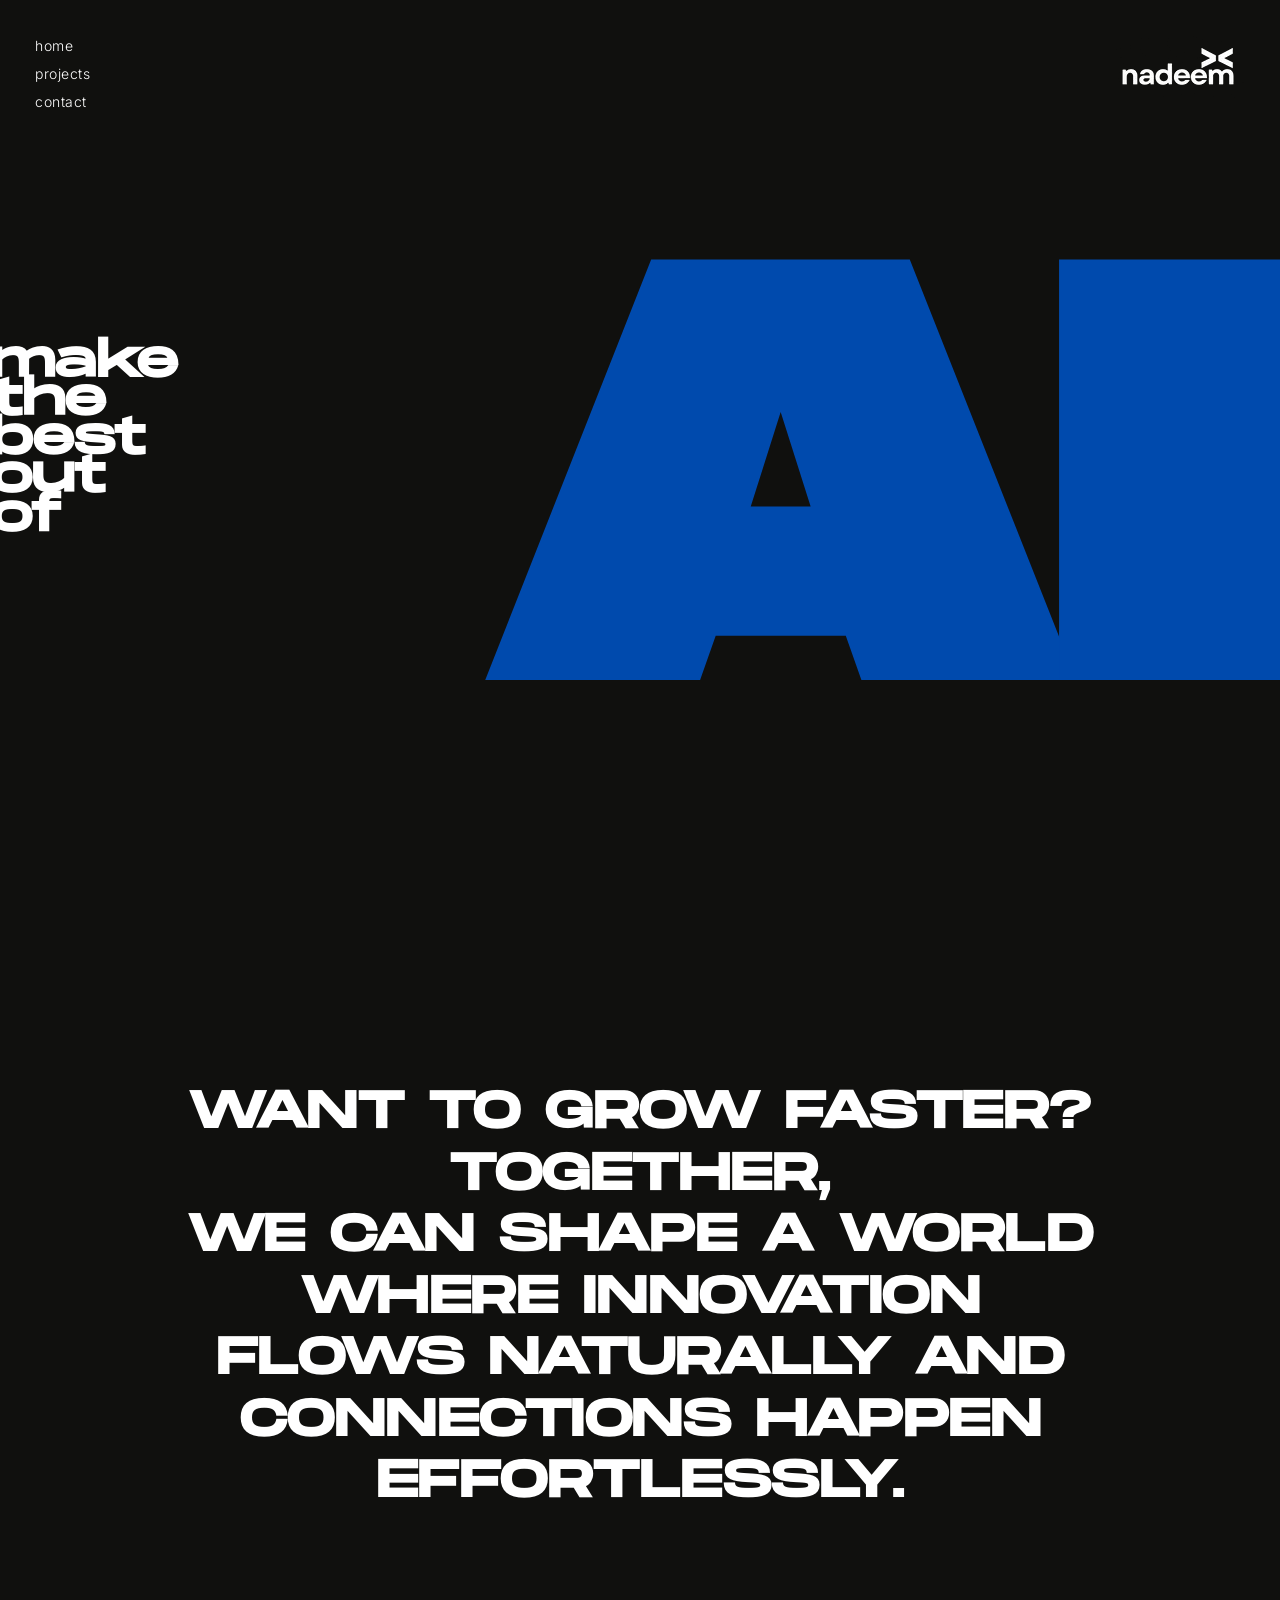
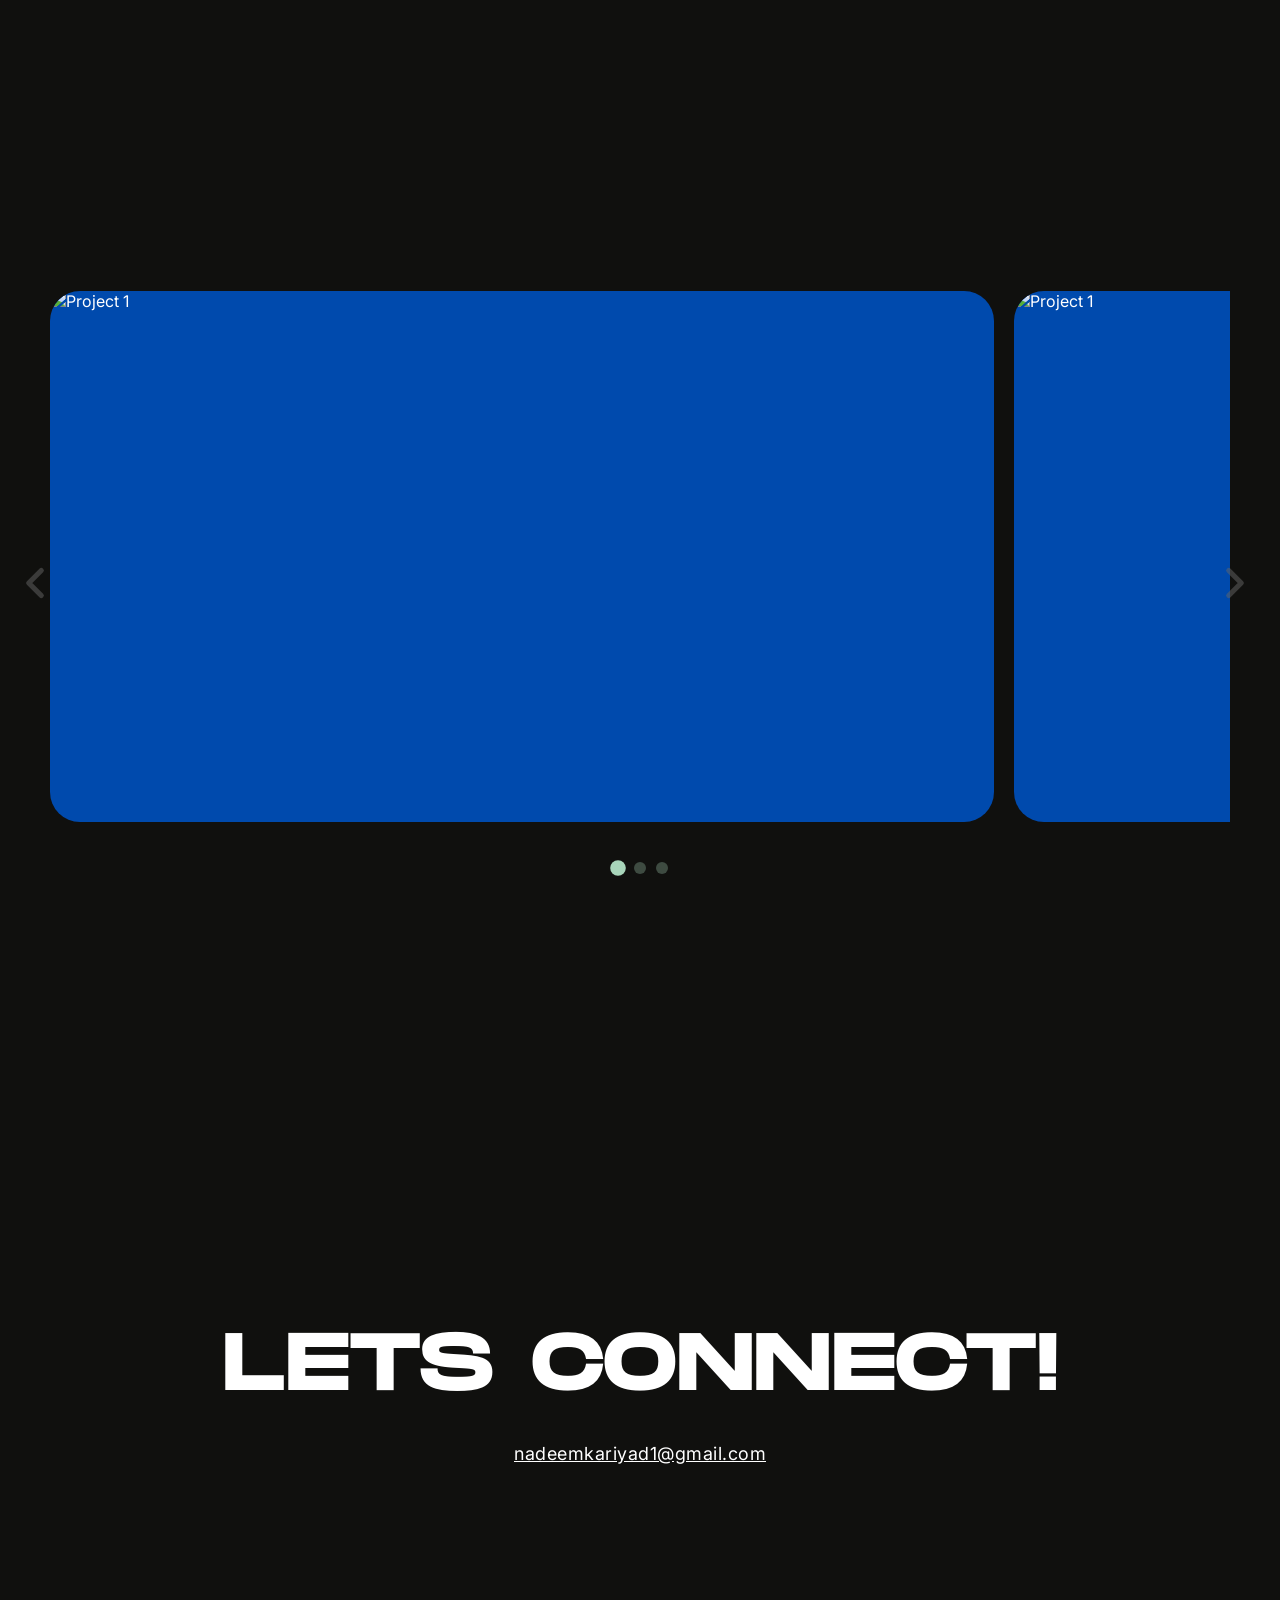
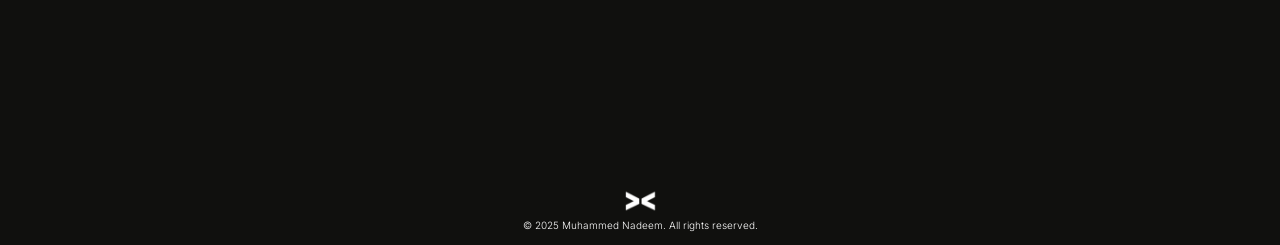
==== commit eee1ede2: "minor" ====
--- a/index.html
+++ b/index.html
@@ -110,7 +110,7 @@
 
         /* Sections */
         section {
-            min-height: 100vh;
+            min-height: 95vh;
             display: flex;
             align-items: center;
             justify-content: center;
@@ -290,6 +290,7 @@
 
         /* Contact Section */
         .contact {
+            min-height: 85vh;
             text-align: center;
         }
 
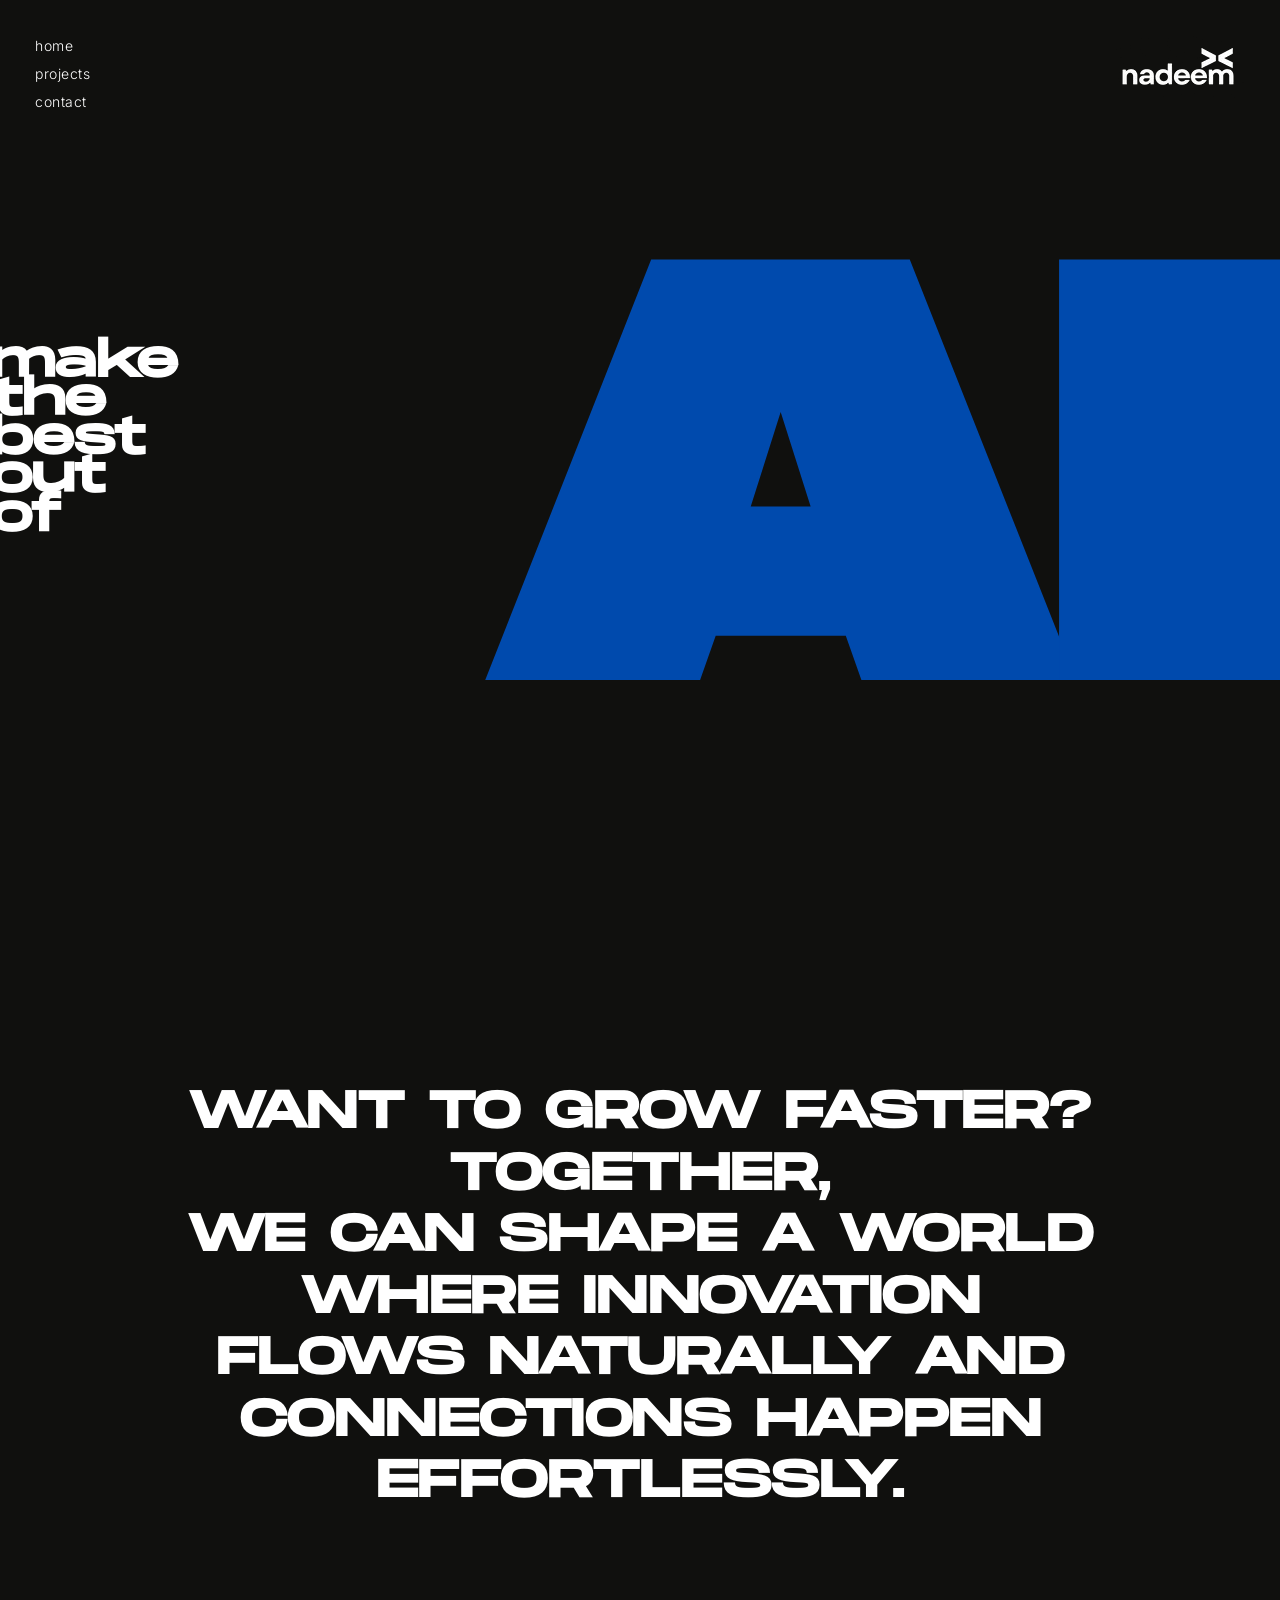
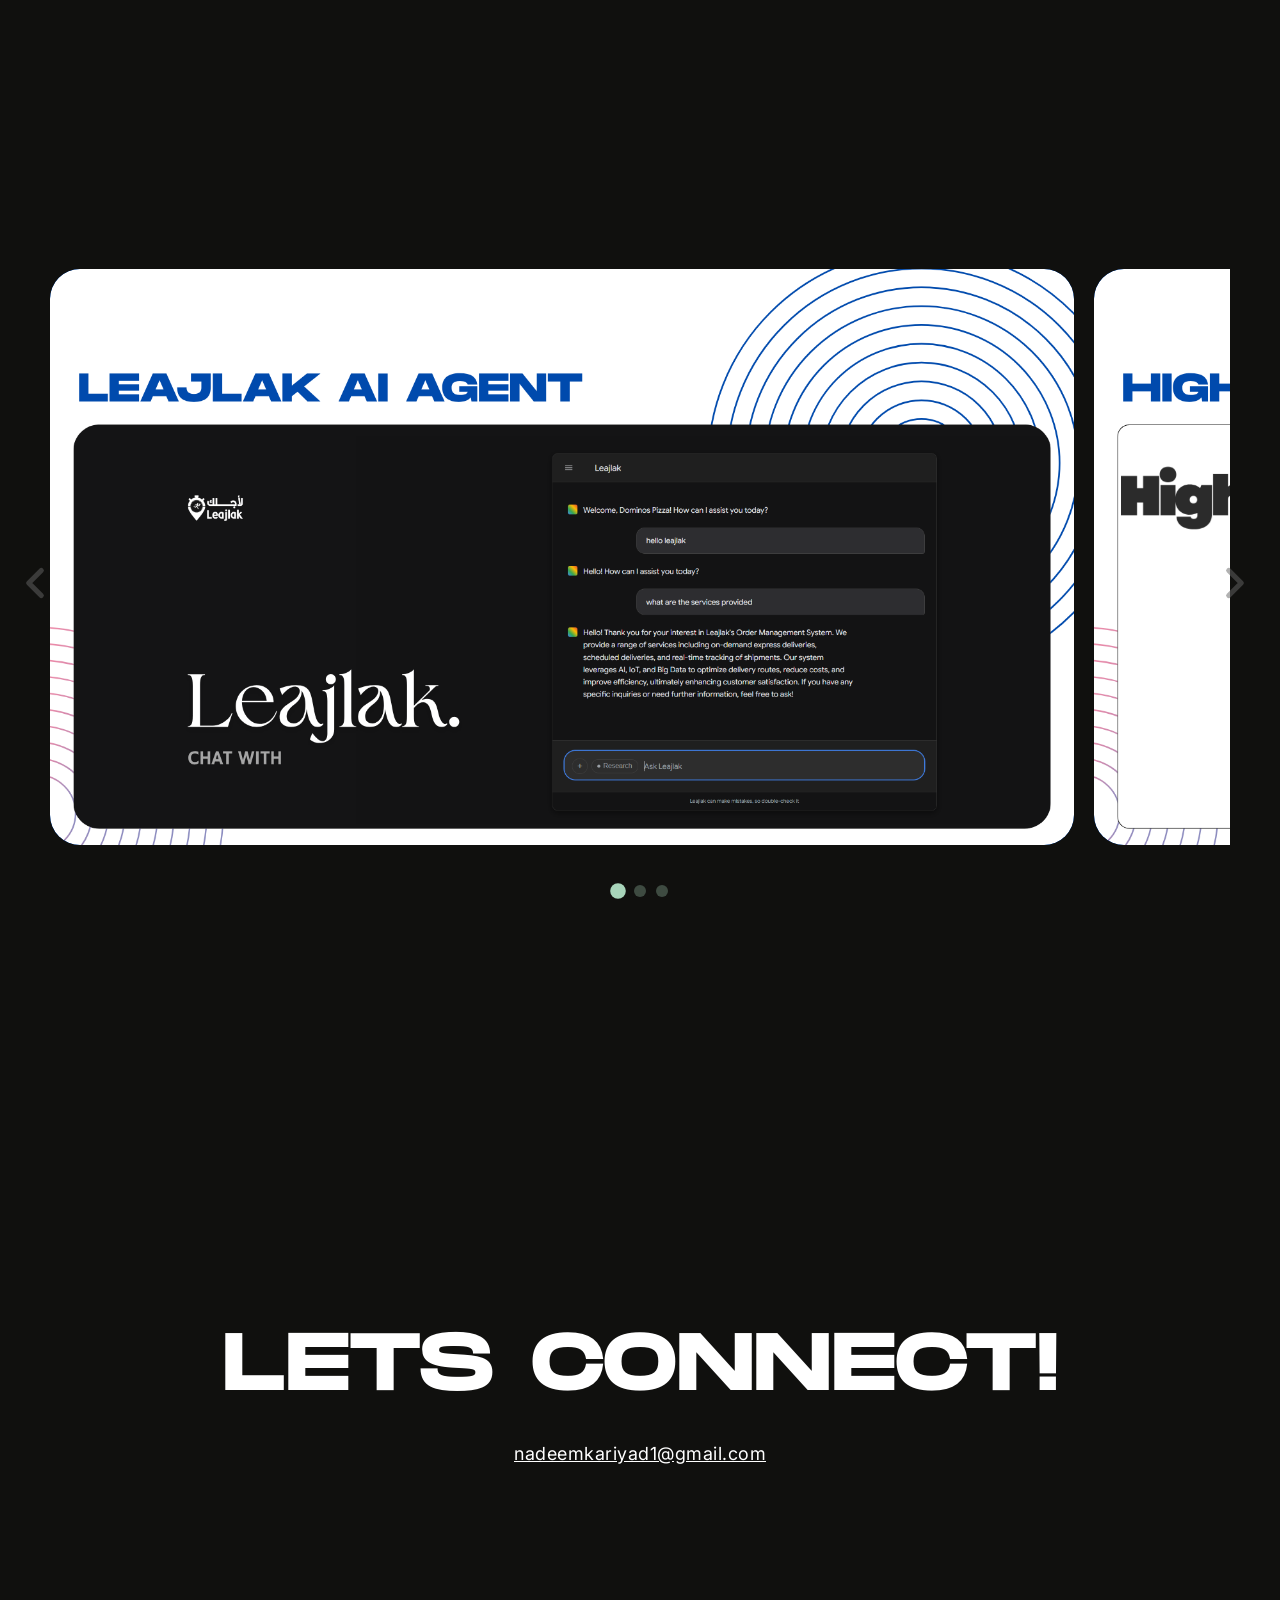
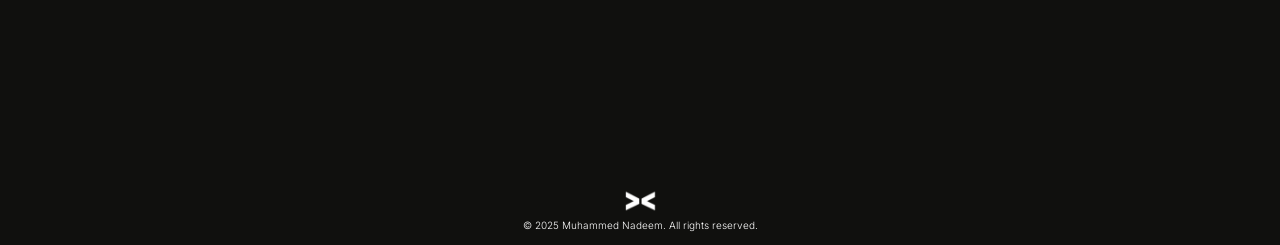
==== commit c22a0813: "update" ====
--- a/index.html
+++ b/index.html
@@ -207,6 +207,7 @@
 
         .project-card {
             background-color: #004aad;
+            width:80vw;
             border-radius: 30px;
             min-width: calc(80% - 0px);
             aspect-ratio: 16/9;
@@ -219,6 +220,8 @@
         }
 
         .project-card img.project-img {
+            width: 100px;
+            height: auto;
             width: 100%;
             height: 100%;
             object-fit: cover;   /* fills the card, crops if necessary */
@@ -393,7 +396,7 @@
 
             .project-card {
                 min-width: 90%;
-                aspect-ratio: 16/10;
+                aspect-ratio: 16/9;
             }
 
             .arrow-left {
@@ -675,13 +678,13 @@
                 
                 <div class="projects-container" id="projectsContainer">
                     <div class="project-card">
-                        <img src="images/project1.png" alt="Project 1" class="project-img">
+                        <img src="images/project.png" alt="Project 1" class="project-img">
                     </div>
                     <div class="project-card">
-                        <img src="images/project1.png" alt="Project 1" class="project-img">
+                        <img src="images/project2.png" alt="Project 1" class="project-img">
                     </div>
                     <div class="project-card">
-                        <img src="images/project1.png" alt="Project 1" class="project-img">
+                        <img src="images/project3.png" alt="Project 1" class="project-img">
                     </div>
                 </div>
 
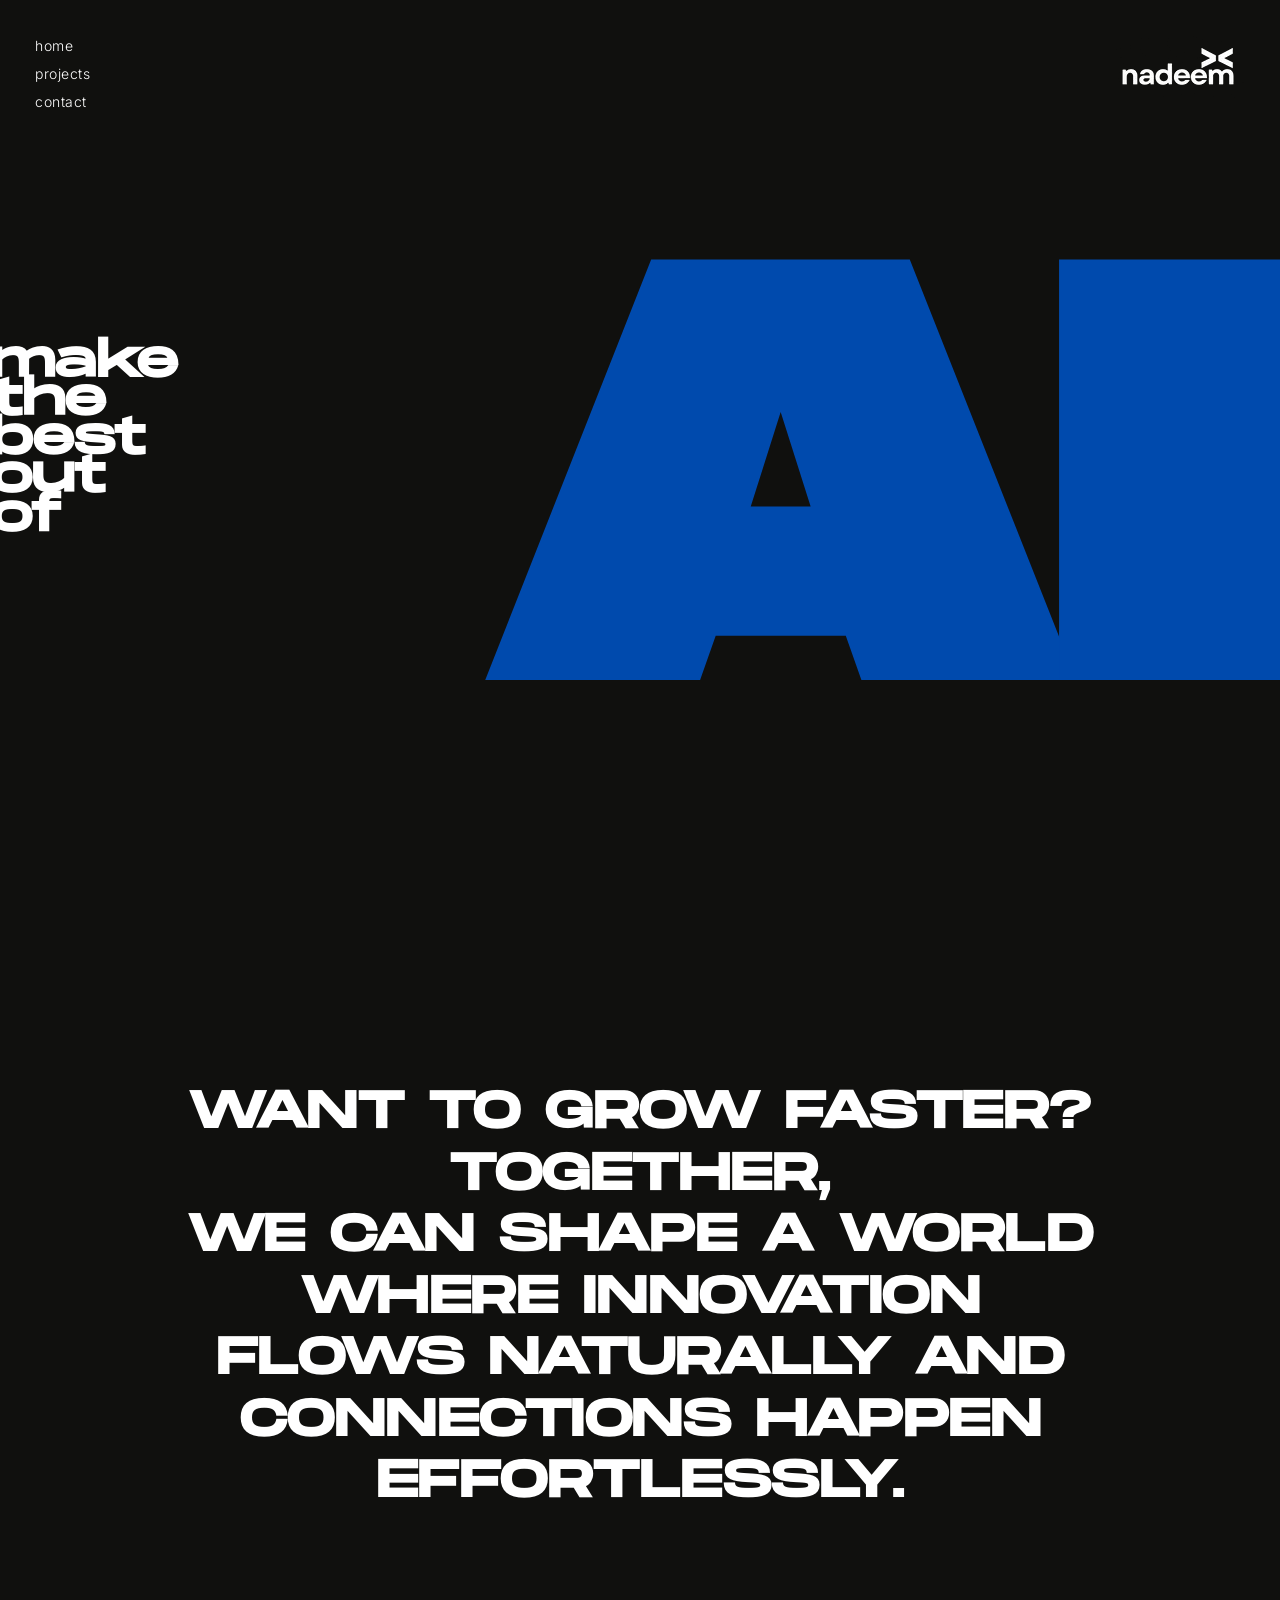
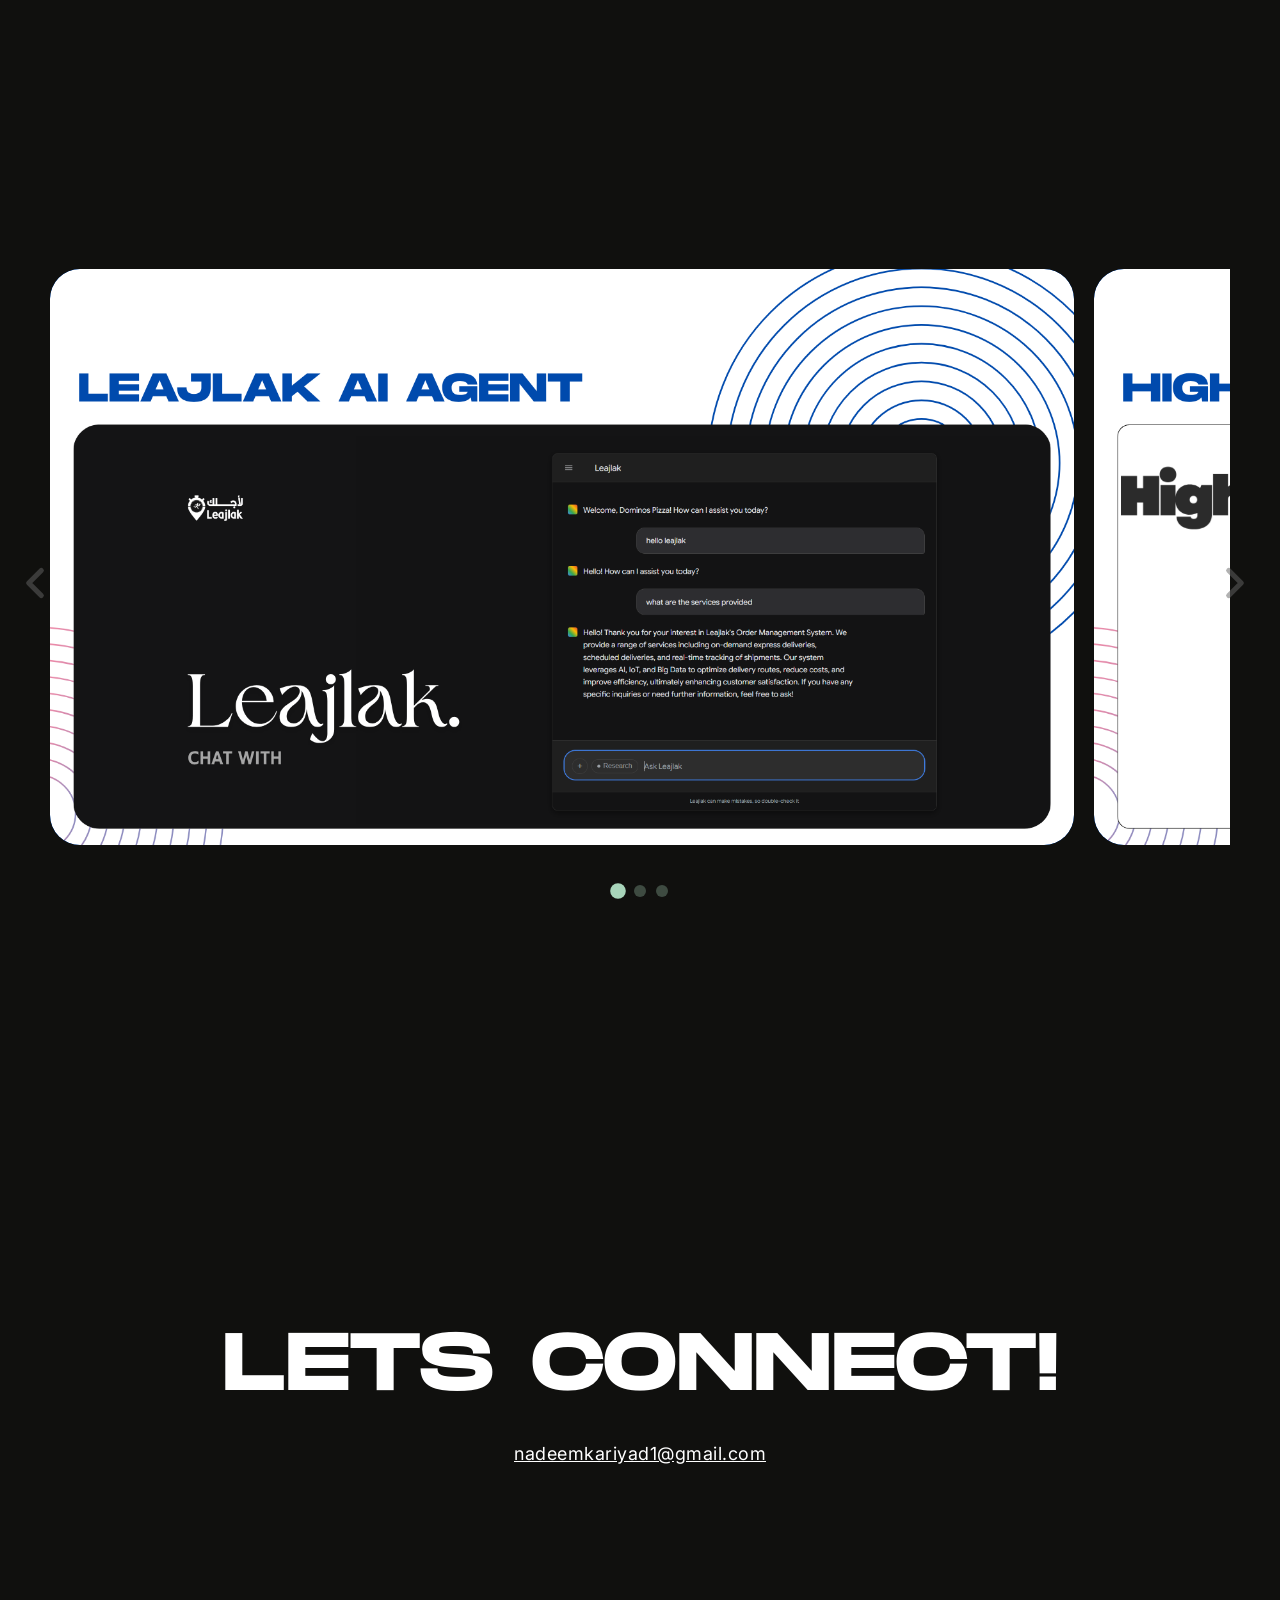
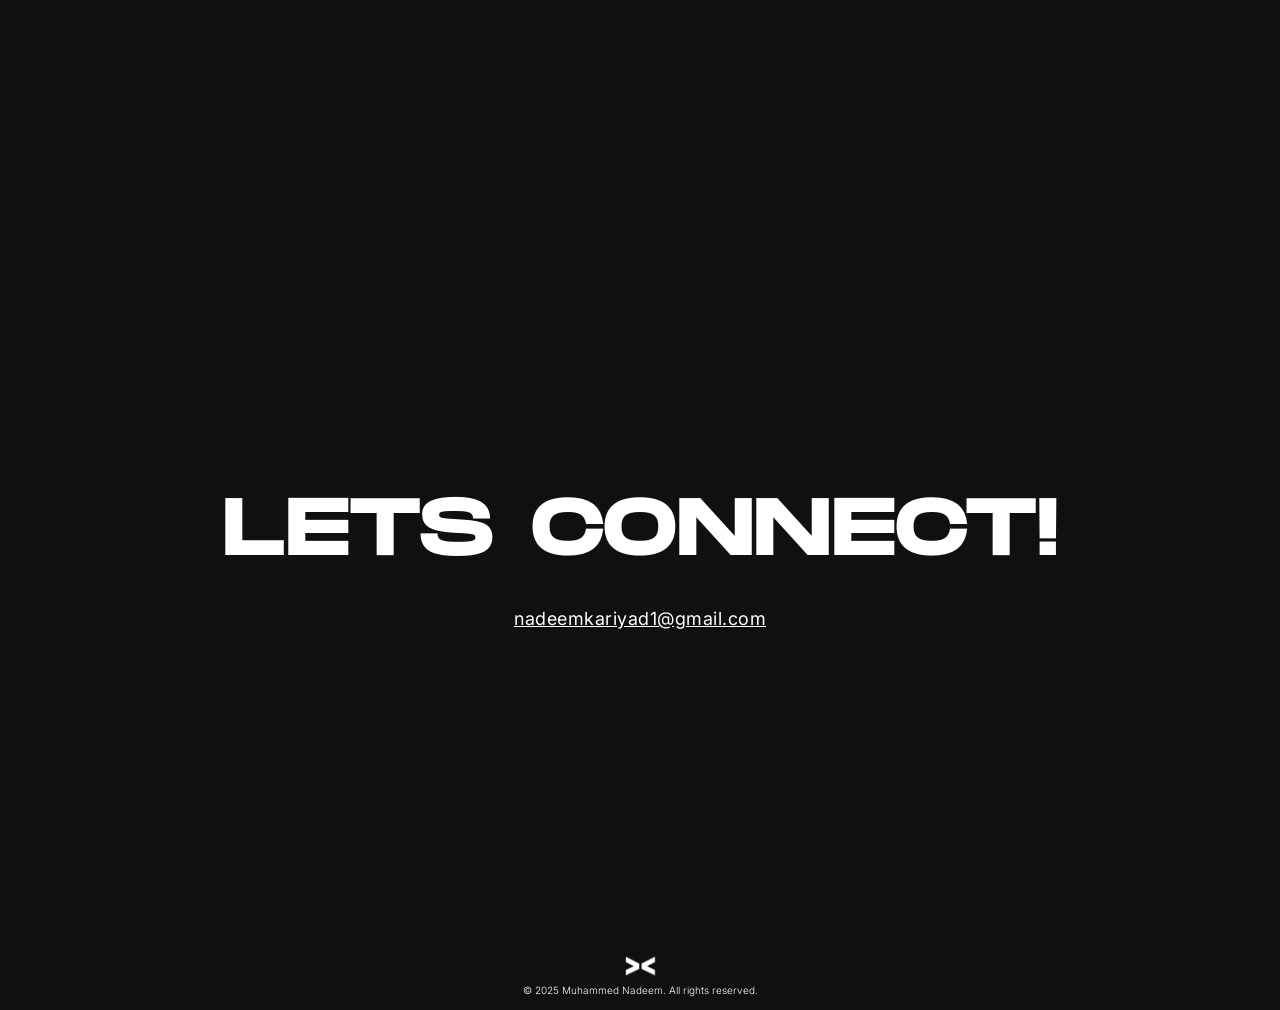
==== commit 98b81242: "folow" ====
--- a/index.html
+++ b/index.html
@@ -7,615 +7,10 @@
     <link rel="icon" type="image/x-icon" href="images/favicon.ico">
     <link href="https://fonts.googleapis.com/css2?family=Inter:wght@300;400;700;900&display=swap" rel="stylesheet">
     <link href="https://api.fontshare.com/v2/css?f[]=clash-grotesk@700&display=swap" rel="stylesheet">
-    <style>
-    @import url('https://fonts.cdnfonts.com/css/garet');
-        * {
-            margin: 0;
-            padding: 0;
-            box-sizing: border-box;
-        }
+    <link href="https://fonts.cdnfonts.com/css/garet" rel="stylesheet">
+    <link rel="stylesheet" href="styles.css">
+</head>
 
-        @font-face {
-            font-family: 'Monument';
-            src: url('fonts/MonumentExtended-Regular.otf') format('truetype');
-            font-weight: normal;
-            font-style: normal;
-        }
-        @font-face {
-            font-family: 'bernoru';
-            src: url('fonts/bernoru-blackultraexpanded.otf') format('truetype');
-            font-weight: normal;
-            font-style: normal;
-        }
-        @font-face {
-            font-family: 'grotesk';
-            src: url('fonts/kobuzan-cy-grotesk-grand-dark.otf') format('truetype');
-            font-weight: normal;
-            font-style: normal;
-        }
-        body {
-            font-family: 'Inter', Arial, sans-serif;
-            background-color: #10100e;
-            color: white;
-            overflow-x: hidden;
-            scroll-behavior: smooth;
-        }
-
-        /* Navigation */
-        nav {
-            position: fixed;
-            top: 35px;
-            left: 35px;
-            z-index: 1000;
-        }
-
-        nav ul {
-            list-style: none;
-        }
-
-        nav ul li {
-            margin-bottom: 8px;
-        }
-
-        nav ul li a {
-            color: white;
-            text-decoration: none;
-            font-size: 14px;
-            font-weight: 300;
-            letter-spacing: 0.5px;
-            transition: all 0.3s ease;
-            display: inline-block;
-            position: relative;
-        }
-
-        nav ul li a::after {
-            content: '';
-            position: absolute;
-            bottom: -3px;
-            left: 0;
-            width: 0;
-            height: 1px;
-            background-color: #a8d5ba;
-            transition: width 0.3s ease;
-        }
-
-        nav ul li a:hover::after {
-            width: 100%;
-        }
-
-        nav ul li a:active {
-            transform: scale(0.95);
-        }
-
-        .logo {
-            position: fixed;
-            top: 35px;
-            right: 35px;
-            z-index: 1000;
-            text-align: right;
-        }
-
-        .logo-text {
-            font-size: 18px;
-            font-weight: 700;
-            letter-spacing: 0.5px; /* ↓ reduced spacing */
-            font-family: 'Garet', sans-serif;
-            line-height: 1.3;
-            color: #fff;
-        }
-
-        .menu-icon {
-            display: none;
-        }
-
-        /* Sections */
-        section {
-            min-height: 95vh;
-            display: flex;
-            align-items: center;
-            justify-content: center;
-            padding: 0 50px;
-        }
-
-        /* Hero Section */
-        .hero {
-            display: flex;
-            flex-direction: column;
-            justify-content: center;   /* vertical center */
-            align-items: center;       /* horizontal center */
-            height: 100vh;             /* full viewport height */
-            position: relative;
-            text-align: center;
-        }
-
-        .hero-content {
-            display: flex;
-            flex-direction: row;        /* side by side */
-            align-items: center;        /* vertical alignment */
-            justify-content: center;    /* center horizontally */
-            gap: 15px;                  /* space between tagline and AI text */
-        }
-
-        .hero-subtext {
-            -webkit-user-select:none;
-            user-select: none;
-            font-family: 'Monument', sans-serif;
-            font-size: clamp(30px, 5vw, 48px);
-            font-weight: 700;
-            color: #fff;
-            margin-bottom: 20px; 
-            text-align: left;
-            line-height: 0.8;
-        }
-
-        .ai-text {
-            -webkit-user-select:none;
-            user-select: none;
-            font-family: 'grotesk', sans-serif;
-            font-size: clamp(250px, 45vw, 800px);
-            font-weight: 900;
-            line-height: 0;
-            letter-spacing: -0.03em;
-            color: #004aad;
-        }
-
-        /* Vision Section */
-        .vision {
-            position: relative;
-        }
-
-        .vision-content {
-            font-family: 'Monument', sans-serif;
-            max-width: 1200px;
-            text-align: center;
-            position: relative;
-        }
-
-        .vision h2 {
-            font-size: clamp(25px, 4vw, 55px);
-            font-weight: 900;
-            line-height: 1.2;
-            letter-spacing: 0.01em;
-            margin-bottom: 60px;
-        }   
-
-
-        /* Projects Section */
-        .projects {
-            padding: 100px 50px;
-            display: flex;
-            align-items: center;
-            justify-content: center;
-        }
-
-        .projects-content {
-            width: 100%;
-            max-width: 1400px;
-        }
-
-        .projects-wrapper {
-            width: 100%;
-            overflow: hidden;
-            position: relative;
-        }
-
-        .projects-container {
-            display: flex;
-            gap: 20px;
-            transition: transform 0.6s cubic-bezier(0.4, 0, 0.2, 1);
-        }
-
-        .project-card {
-            background-color: #004aad;
-            width:80vw;
-            border-radius: 30px;
-            min-width: calc(80% - 0px);
-            aspect-ratio: 16/9;
-            display: flex;
-            align-items: center;
-            justify-content: center;
-            position: relative;
-            overflow: hidden;
-            flex-shrink: 0;
-        }
-
-        .project-card img.project-img {
-            width: 100px;
-            height: auto;
-            width: 100%;
-            height: 100%;
-            object-fit: cover;   /* fills the card, crops if necessary */
-            border-radius: 30px; /* match card radius */
-        }
-
-        .project-card .logo-icon-center {
-            width: 50px;
-            height: 50px;
-        }
-
-        .arrow-left,
-        .arrow-right {
-            position: absolute;
-            width: 50px;
-            height: 50px;
-            opacity: 0.5;
-            cursor: pointer;
-            transition: all 0.3s ease;
-            z-index: 10;
-            top: 50%;
-            transform: translateY(-50%);
-        }
-
-        .arrow-left:hover,
-        .arrow-right:hover {
-            opacity: 1;
-            transform: translateY(-50%) scale(1.1);
-        }
-
-        .arrow-left:active,
-        .arrow-right:active {
-            transform: translateY(-50%) scale(0.9);
-        }
-
-        .arrow-left {
-            left: 10px;
-        }
-
-        .arrow-right {
-            right: 20px;
-        }
-
-        .nav-dots {
-            display: flex;
-            gap: 10px;
-            justify-content: center;
-            margin-top: 40px;
-        }
-
-        .dot {
-            width: 12px;
-            height: 12px;
-            border-radius: 50%;
-            background-color: rgba(168, 213, 186, 0.3);
-            cursor: pointer;
-            transition: all 0.3s ease;
-        }
-
-        .dot:hover {
-            background-color: rgba(168, 213, 186, 0.6);
-            transform: scale(1.2);
-        }
-
-        .dot.active {
-            background-color: #a8d5ba;
-            transform: scale(1.3);
-        }
-
-        /* Contact Section */
-        .contact {
-            min-height: 85vh;
-            text-align: center;
-        }
-
-        .contact h2 {
-            font-family: 'Monument', sans-serif;
-            font-size: clamp(40px, 6vw, 90px);
-            font-weight: 900;
-            letter-spacing: 0.02em;
-            margin-bottom: 30px;
-        }
-
-        .contact-highlight {
-            color: #a8d5ba;
-        }
-
-        .contact a {
-            color: white;
-            text-decoration: underline;
-            font-size: clamp(14px, 2vw, 18px);
-            letter-spacing: 0.5px;
-        }
-
-        /* SVG Icons */
-        .x-icon {
-            fill: white;
-        }
-
-        .arrow-icon {
-            fill: #666;
-        }
-        
-        footer {
-            background-color: transparent;
-            width: 100%;
-            padding: 10px;
-            position: absolute;
-            min-height: 10px;
-        }
-
-        .footer-container {
-            max-width: 1200px;
-            margin: 0 auto;
-            padding: 0 40px;
-            display: flex;
-            flex-direction: column;        /* ADD THIS - stacks items vertically */
-            align-items: center;           /* Centers everything horizontally */
-            gap: 0px;                     /* Space between text and logo */
-        }
-
-        /* Footer Content (Now on TOP) */
-        .footer-content {
-            order: 2;                      /* Appears first */
-            text-align: center;
-        }
-
-        /* Footer Logo (Now on BOTTOM) */
-        .footer-logo {
-            order: 1;                      /* Appears second (below text) */
-        }
-
-        .footer-logo img {
-            width: 100%;
-            max-width: 35px;               /* Increased for visibility */
-            height: auto;
-            display: block;
-            margin: 0 auto;                /* Centers the logo */
-        }
-
-        .footer-content p {
-            margin: 4px 0;
-            font-size: 10px;
-            font-weight: 300;
-            color: #ffffff;
-        }
-        /* Responsive */
-        @media (max-width: 1024px) {
-            .hero-content {/* stack text and AI vertically */
-                gap: 10px;
-            }
-
-            .hero-subtext {
-                font-size: clamp(24px, 4vw, 36px);
-                text-align: left;
-                line-height: 1;
-            }
-
-            .ai-text {
-                font-size: clamp(120px, 35vw, 300px);
-            }
-
-            .vision h2 {
-                font-size: clamp(22px, 4vw, 40px);
-                margin-bottom: 40px;
-                padding: 0 20px;
-            }
-
-            .projects {
-                padding: 80px 20px;
-            }
-
-            .project-card {
-                min-width: 90%;
-                aspect-ratio: 16/9;
-            }
-
-            .arrow-left {
-                left: 10px;
-            }
-
-            .arrow-right {
-                right: 10px;
-            }
-
-            .arrow-left,
-            .arrow-right {
-                width: 45px;
-                height: 45px;
-                opacity: 0.7;
-            }
-
-            .contact h2 {
-                font-size: clamp(32px, 5vw, 60px);
-                font-family: Monument;
-                text-align: left;
-            }
-        }
-
-        /* Mobile screens (below 768px) */
-        @media (max-width: 768px) {
-            #canvas {
-                display: none; /* hide canvas on mobile */
-            }
-            body {
-                overflow-x: hidden;
-            }
-
-            nav {
-                top: 37px;
-                left: 25px;
-            }
-
-            nav ul li a {
-                font-size: 13px;
-                letter-spacing: 0.3px;
-            }
-
-            .menu-icon {
-                display: flex;
-                flex-direction: column;
-                justify-content: space-between;
-                width: 30px;
-                height: 22px;
-                cursor: pointer;
-                z-index: 1001;
-            }
-
-            .menu-icon span {
-                height: 3px;
-                width: 100%;
-                background-color: #fff;
-                border-radius: 3px;
-                transition: all 0.4s ease;
-            }
-
-            
-            /* Animate hamburger to "X" */
-            .menu-icon.open span:nth-child(1) {
-                transform: translateY(9px) rotate(45deg);
-            }
-
-            .menu-icon.open span:nth-child(2) {
-                opacity: 0;
-            }
-
-            .menu-icon.open span:nth-child(3) {
-                transform: translateY(-9px) rotate(-45deg);
-            }
-
-            /* Hide nav list by default on mobile */
-            .nav-list {
-                position: absolute;
-                top: 40px;
-                left: 7;
-                background: transparent;
-                border-radius: 8px;
-                opacity: 0;
-                pointer-events: none;
-                transform: translateY(-10px);
-                transition: all 0.35s ease;
-            }
-
-            /* Show nav list when active */
-            .nav-list.active {
-                opacity: 1;
-                pointer-events: all;
-                transform: translateY(0);
-                line-height: 20px;
-
-            }
-
-            /* Keep link styles but remove bottom margin from last item */
-            .nav-list li:last-child {
-                margin-bottom: 0;
-            }
-
-
-            .logo {
-                top: 25px;
-                right: 28px;
-            }
-
-            .logo img {
-                width: 80px;  /* decrease for smaller logo */
-                height: auto; /* keeps proportions */
-            }
-
-            .logo-text {
-                font-family: 'bernoru', sans-serif;
-                font-size: 16px;
-            }
-
-
-
-            section {
-                padding: 0 10px;
-            }
-
-            .hero {
-                height: 100vh;
-                width: 100%;
-                position: relative;
-                padding: 0px;
-                display: flex;
-                flex-direction: column;
-                justify-content: center;
-            }
-
-            .hero-content {
-                height: 100vh;
-                width: 100%;
-                position: relative;
-            }
-
-            .hero-subtext {
-                position: absolute; /* Make it independent */
-                top: 40%; /* Center vertically */
-                left: 4px; /* Left aligned with padding */
-                transform: translateY(-50%); /* Perfect centering */
-                width: auto;
-                text-align: left;
-                font-size: 15vw !important;
-                line-height: 1 !important;
-                z-index: 2; /* On top */
-            }
-            .ai-text {
-                font-family: 'grotesk', sans-serif;
-                position: absolute; /* Make it independent */
-                top: 24%; /* Position from bottom */
-                right: 0px; /* Right aligned with padding */
-                text-align: right;
-                font-size: 75vw !important;
-                line-height: 0.85 !important;
-                z-index: 1; /* Behind subtext */
-            }
-        .projects-container {
-            flex-direction: column;
-            gap: 30px;
-        }
-        .project-card {
-            min-width: 100%;
-            aspect-ratio: 4/3;
-        }
-    /* Hide arrows and dots - not needed for swipe */
-            .arrow-left,
-            .arrow-right,
-            .nav-dots {
-                display: none;
-            }
-            .vision h2 {
-                font-size: clamp(20px, 5vw, 32px);
-                margin-bottom: 30px;
-            }
-
-            .contact-text {
-                display: flex; /* Enables flexbox layout */
-                flex-direction: column; /* Stacks the children vertically */
-                gap: 5px; /* Sets the space between the h2 and a */
-                text-align: left;
-                width: 100%;
-            }
-
-            .contact-text h2 {
-                font-size: clamp(28px, 12vw, 60px);
-                font-family: Monument;
-                margin: 0; /* Remove default margin from the h2 */
-            }
-
-            .contact-text a {
-                font-size: 14px;
-            }
-        }
-
- 
-        /* Scroll Animations */
-        section {
-            opacity: 0;
-            transform: translateY(50px);
-            transition: opacity 0.8s ease-out, transform 0.8s ease-out;
-        }
-
-        section.visible {
-            opacity: 1;
-            transform: translateY(0);
-        }
-
-        .hero {
-            opacity: 1;
-            transform: translateY(0);
-        }
-    </style>
-    <link href="https://fonts.cdnfonts.com/css/garet" rel="stylesheet">
-</head>
 <body>
     <!-- Navigation -->
     <nav>
@@ -707,6 +102,12 @@
             <a href="mailto:nadeemkariyad1@gmail.com">nadeemkariyad1@gmail.com</a>
         </div>
     </section>
+        <section class="contact" id="contact">
+        <div class="contact-text">
+            <h2>LETS CONNECT!</h2>
+            <a href="mailto:nadeemkariyad1@gmail.com">nadeemkariyad1@gmail.com</a>
+        </div>
+    </section>
     <footer>
         <div class="footer-container">
             <!-- Logo Section (Left) -->
@@ -720,182 +121,6 @@
             </div>
         </div>
     </footer>
-
-<script>
-    // Smooth Scroll with Animation for Navigation
-    document.querySelectorAll('.nav-link').forEach(link => {
-        link.addEventListener('click', function(e) {
-            e.preventDefault();
-            const targetId = this.getAttribute('href');
-            const targetSection = document.querySelector(targetId);
-            
-            // Add click animation
-            this.style.transform = 'scale(0.9)';
-            setTimeout(() => {
-                this.style.transform = 'scale(1)';
-            }, 150);
-            
-            // Smooth scroll to section
-            targetSection.scrollIntoView({
-                behavior: 'smooth',
-                block: 'start'
-            });
-        });
-    });
-    // nav hamburger menu in mobile//
-// Hamburger Menu Toggle
-    const menuIcon = document.querySelector('.menu-icon');
-    const navList = document.querySelector('.nav-list');
-
-    menuIcon.addEventListener('click', () => {
-        menuIcon.classList.toggle('open');
-        navList.classList.toggle('active');
-    });
-
-    // Close menu when clicking on a link
-    document.querySelectorAll('.nav-link').forEach(link => {
-        link.addEventListener('click', () => {
-            menuIcon.classList.remove('open');
-            navList.classList.remove('active');
-        });
-    });
-
-    // Smooth Scrolling
-    document.querySelectorAll('a[href^="#"]').forEach(anchor => {
-        anchor.addEventListener('click', function (e) {
-            e.preventDefault();
-            const target = document.querySelector(this.getAttribute('href'));
-            if (target) {
-                target.scrollIntoView({
-                    behavior: 'smooth',
-                    block: 'start'
-                });
-            }
-        });
-    });
-
-    // Smooth Scroll Animation Observer
-    const sections = document.querySelectorAll('section');
-    
-    const observerOptions = {
-        threshold: 0.15,
-        rootMargin: '0px 0px -100px 0px'
-    };
-
-    const sectionObserver = new IntersectionObserver((entries) => {
-        entries.forEach(entry => {
-            if (entry.isIntersecting) {
-                entry.target.classList.add('visible');
-            }
-        });
-    }, observerOptions);
-
-    sections.forEach(section => {
-        sectionObserver.observe(section);
-    });
-
-if (window.innerWidth > 768) {
-    // Project Slider
-    let currentSlide = 0;
-    const container = document.getElementById('projectsContainer');
-    const cards = document.querySelectorAll('.project-card');
-    const totalSlides = cards.length;
-    const prevBtn = document.getElementById('prevBtn');
-    const nextBtn = document.getElementById('nextBtn');
-    const dotsContainer = document.getElementById('navDots');
-
-    // Create navigation dots
-    for (let i = 0; i < totalSlides; i++) {
-        const dot = document.createElement('div');
-        dot.classList.add('dot');
-        if (i === 0) dot.classList.add('active');
-        dot.addEventListener('click', () => goToSlide(i));
-        dotsContainer.appendChild(dot);
-    }
-
-    const dots = document.querySelectorAll('.dot');
-
-    function updateSlider() {
-        const cardWidth = cards[0].offsetWidth;
-        const gap = 20;
-        const offset = -(currentSlide * (cardWidth + gap));
-        container.style.transform = `translateX(${offset}px)`;
-        
-        dots.forEach((dot, index) => {
-            dot.classList.toggle('active', index === currentSlide);
-        });
-    }
-
-    function nextSlide() {
-        currentSlide = (currentSlide + 1) % totalSlides;
-        updateSlider();
-    }
-
-    function prevSlide() {
-        currentSlide = (currentSlide - 1 + totalSlides) % totalSlides;
-        updateSlider();
-    }
-
-    function goToSlide(index) {
-        currentSlide = index;
-        updateSlider();
-    }
-
-    nextBtn.addEventListener('click', nextSlide);
-    prevBtn.addEventListener('click', prevSlide);
-
-    document.addEventListener('keydown', (e) => {
-        if (e.key === 'ArrowLeft') prevSlide();
-        if (e.key === 'ArrowRight') nextSlide();
-    });
-
-    let touchStartX = 0;
-    let touchEndX = 0;
-
-    container.addEventListener('touchstart', (e) => {
-        touchStartX = e.changedTouches[0].screenX;
-    });
-
-    container.addEventListener('touchend', (e) => {
-        touchEndX = e.changedTouches[0].screenX;
-        handleSwipe();
-    });
-
-    function handleSwipe() {
-        if (touchStartX - touchEndX > 50) nextSlide();
-        if (touchEndX - touchStartX > 50) prevSlide();
-    }
-
-    window.addEventListener('resize', updateSlider);
-}
-
-    /* 🌈 Smooth Background Color Transition */
-    const bgColors = ["#10100e", "#004aad", "#10100e", "#004aad"];
-
-    function lerpColor(a, b, t) {
-        const ah = parseInt(a.replace("#", ""), 16),
-              ar = ah >> 16, ag = (ah >> 8) & 0xff, ab = ah & 0xff,
-              bh = parseInt(b.replace("#", ""), 16),
-              br = bh >> 16, bg = (bh >> 8) & 0xff, bb = bh & 0xff,
-              rr = ar + t * (br - ar),
-              rg = ag + t * (bg - ag),
-              rb = ab + t * (bb - ab);
-        return "#" + (((1 << 24) + (rr << 16) + (rg << 8) + rb) | 0).toString(16).slice(1);
-    }
-
-    window.addEventListener("scroll", () => {
-        const scrollTop = window.scrollY;
-        const sectionHeight = window.innerHeight;
-        const totalSections = bgColors.length;
-
-        const index = Math.floor(scrollTop / sectionHeight);
-        const nextIndex = Math.min(index + 1, totalSections - 1);
-        const progress = (scrollTop % sectionHeight) / sectionHeight;
-
-        const blended = lerpColor(bgColors[index], bgColors[nextIndex], progress);
-        document.body.style.background = blended;
-    });
-</script>
-
+    <script src="app.js"></script>  
 </body>
 </html>
--- a/styles.css
+++ b/styles.css
@@ -0,0 +1,379 @@
+
+    @import url('https://fonts.cdnfonts.com/css/garet');
+        * {
+            margin: 0 ;
+            padding: 0;
+            box-sizing: border-box;
+        }
+
+        @font-face {
+            font-family: 'Monument';
+            src: url('fonts/MonumentExtended-Regular.otf') format('truetype');
+            font-weight: normal;
+            font-style: normal;
+        }
+        @font-face {
+            font-family: 'bernoru';
+            src: url('fonts/bernoru-blackultraexpanded.otf') format('truetype');
+            font-weight: normal;
+            font-style: normal;
+        }
+        @font-face {
+            font-family: 'grotesk';
+            src: url('fonts/kobuzan-cy-grotesk-grand-dark.otf') format('truetype');
+            font-weight: normal;
+            font-style: normal;
+        }
+        body {
+            font-family: 'Inter', Arial, sans-serif;
+            background-color: #10100e;
+            color: white;
+            overflow-x: hidden;
+            scroll-behavior: smooth;
+        }
+
+        /* Navigation */
+        nav {
+            position: fixed;
+            top: 35px;
+            left: 35px;
+            z-index: 1000;
+        }
+
+        nav ul {
+            list-style: none;
+        }
+
+        nav ul li {
+            margin-bottom: 8px;
+        }
+
+        nav ul li a {
+            color: white;
+            text-decoration: none;
+            font-size: 14px;
+            font-weight: 300;
+            letter-spacing: 0.5px;
+            transition: all 0.3s ease;
+            display: inline-block;
+            position: relative;
+        }
+
+        nav ul li a::after {
+            content: '';
+            position: absolute;
+            bottom: -3px;
+            left: 0;
+            width: 0;
+            height: 1px;
+            background-color: #a8d5ba;
+            transition: width 0.3s ease;
+        }
+
+        nav ul li a:hover::after {
+            width: 100%;
+        }
+
+        nav ul li a:active {
+            transform: scale(0.95);
+        }
+
+        .logo {
+            position: fixed;
+            top: 35px;
+            right: 35px;
+            z-index: 1000;
+            text-align: right;
+        }
+
+        .logo-text {
+            font-size: 18px;
+            font-weight: 700;
+            letter-spacing: 0.5px; /* ↓ reduced spacing */
+            font-family: 'Garet', sans-serif;
+            line-height: 1.3;
+            color: #fff;
+        }
+
+        .menu-icon {
+            display: none;
+        }
+
+        /* Sections */
+        section {
+            min-height: 95vh;
+            display: flex;
+            align-items: center;
+            justify-content: center;
+            padding: 0 50px;
+        }
+
+        /* Hero Section */
+        .hero {
+            display: flex;
+            flex-direction: column;
+            justify-content: center;   /* vertical center */
+            align-items: center;       /* horizontal center */
+            height: 100vh;             /* full viewport height */
+            position: relative;
+            text-align: center;
+        }
+
+        .hero-content {
+            display: flex;
+            flex-direction: row;        /* side by side */
+            align-items: center;        /* vertical alignment */
+            justify-content: center;    /* center horizontally */
+            gap: 15px;                  /* space between tagline and AI text */
+        }
+
+        .hero-subtext {
+            -webkit-user-select:none;
+            user-select: none;
+            font-family: 'Monument', sans-serif;
+            font-size: clamp(30px, 5vw, 48px);
+            font-weight: 700;
+            color: #fff;
+            margin-bottom: 20px; 
+            text-align: left;
+            line-height: 0.8;
+        }
+
+        .ai-text {
+            -webkit-user-select:none;
+            user-select: none;
+            font-family: 'grotesk', sans-serif;
+            font-size: clamp(250px, 45vw, 800px);
+            font-weight: 900;
+            line-height: 0;
+            letter-spacing: -0.03em;
+            color: #004aad;
+        }
+
+        /* Vision Section */
+        .vision {
+            position: relative;
+        }
+
+        .vision-content {
+            font-family: 'Monument', sans-serif;
+            max-width: 1200px;
+            text-align: center;
+            position: relative;
+        }
+
+        .vision h2 {
+            font-size: clamp(25px, 4vw, 55px);
+            font-weight: 900;
+            line-height: 1.2;
+            letter-spacing: 0.01em;
+            margin-bottom: 60px;
+        }   
+
+
+        /* Projects Section */
+        .projects {
+            padding: 100px 50px;
+            display: flex;
+            align-items: center;
+            justify-content: center;
+        }
+
+        .projects-content {
+            width: 100%;
+            max-width: 1400px;
+        }
+
+        .projects-wrapper {
+            width: 100%;
+            overflow: hidden;
+            position: relative;
+        }
+
+        .projects-container {
+            display: flex;
+            gap: 20px;
+            transition: transform 0.6s cubic-bezier(0.4, 0, 0.2, 1);
+        }
+
+        .project-card {
+            background-color: #004aad;
+            width:80vw;
+            border-radius: 30px;
+            min-width: calc(80% - 0px);
+            aspect-ratio: 16/9;
+            display: flex;
+            align-items: center;
+            justify-content: center;
+            position: relative;
+            overflow: hidden;
+            flex-shrink: 0;
+        }
+
+        .project-card img.project-img {
+            width: 100px;
+            height: auto;
+            width: 100%;
+            height: 100%;
+            object-fit: cover;   /* fills the card, crops if necessary */
+            border-radius: 30px; /* match card radius */
+        }
+
+        .project-card .logo-icon-center {
+            width: 50px;
+            height: 50px;
+        }
+
+        .arrow-left,
+        .arrow-right {
+            position: absolute;
+            width: 50px;
+            height: 50px;
+            opacity: 0.5;
+            cursor: pointer;
+            transition: all 0.3s ease;
+            z-index: 10;
+            top: 50%;
+            transform: translateY(-50%);
+        }
+
+        .arrow-left:hover,
+        .arrow-right:hover {
+            opacity: 1;
+            transform: translateY(-50%) scale(1.1);
+        }
+
+        .arrow-left:active,
+        .arrow-right:active {
+            transform: translateY(-50%) scale(0.9);
+        }
+
+        .arrow-left {
+            left: 10px;
+        }
+
+        .arrow-right {
+            right: 20px;
+        }
+
+        .nav-dots {
+            display: flex;
+            gap: 10px;
+            justify-content: center;
+            margin-top: 40px;
+        }
+
+        .dot {
+            width: 12px;
+            height: 12px;
+            border-radius: 50%;
+            background-color: rgba(168, 213, 186, 0.3);
+            cursor: pointer;
+            transition: all 0.3s ease;
+        }
+
+        .dot:hover {
+            background-color: rgba(168, 213, 186, 0.6);
+            transform: scale(1.2);
+        }
+
+        .dot.active {
+            background-color: #a8d5ba;
+            transform: scale(1.3);
+        }
+
+        /* Contact Section */
+        .contact {
+            min-height: 85vh;
+            text-align: center;
+        }
+
+        .contact h2 {
+            font-family: 'Monument', sans-serif;
+            font-size: clamp(40px, 6vw, 90px);
+            font-weight: 900;
+            letter-spacing: 0.02em;
+            margin-bottom: 30px;
+        }
+
+        .contact-highlight {
+            color: #a8d5ba;
+        }
+
+        .contact a {
+            color: white;
+            text-decoration: underline;
+            font-size: clamp(14px, 2vw, 18px);
+            letter-spacing: 0.5px;
+        }
+
+        /* SVG Icons */
+        .x-icon {
+            fill: white;
+        }
+
+        .arrow-icon {
+            fill: #666;
+        }
+        
+        footer {
+            background-color: transparent;
+            width: 100%;
+            padding: 10px;
+            position: absolute;
+            min-height: 10px;
+        }
+
+        .footer-container {
+            max-width: 1200px;
+            margin: 0 auto;
+            padding: 0 40px;
+            display: flex;
+            flex-direction: column;        /* ADD THIS - stacks items vertically */
+            align-items: center;           /* Centers everything horizontally */
+            gap: 0px;                     /* Space between text and logo */
+        }
+
+        /* Footer Content (Now on TOP) */
+        .footer-content {
+            order: 2;                      /* Appears first */
+            text-align: center;
+        }
+
+        /* Footer Logo (Now on BOTTOM) */
+        .footer-logo {
+            order: 1;                      /* Appears second (below text) */
+        }
+
+        .footer-logo img {
+            width: 100%;
+            max-width: 35px;               /* Increased for visibility */
+            height: auto;
+            display: block;
+            margin: 0 auto;                /* Centers the logo */
+        }
+
+        .footer-content p {
+            margin: 4px 0;
+            font-size: 10px;
+            font-weight: 300;
+            color: #ffffff;
+        }
+
+ 
+        /* Scroll Animations */
+        section {
+            opacity: 0;
+            transform: translateY(50px);
+            transition: opacity 0.8s ease-out, transform 0.8s ease-out;
+        }
+
+        section.visible {
+            opacity: 1;
+            transform: translateY(0);
+        }
+
+        .hero {
+            opacity: 1;
+            transform: translateY(0);
+        }
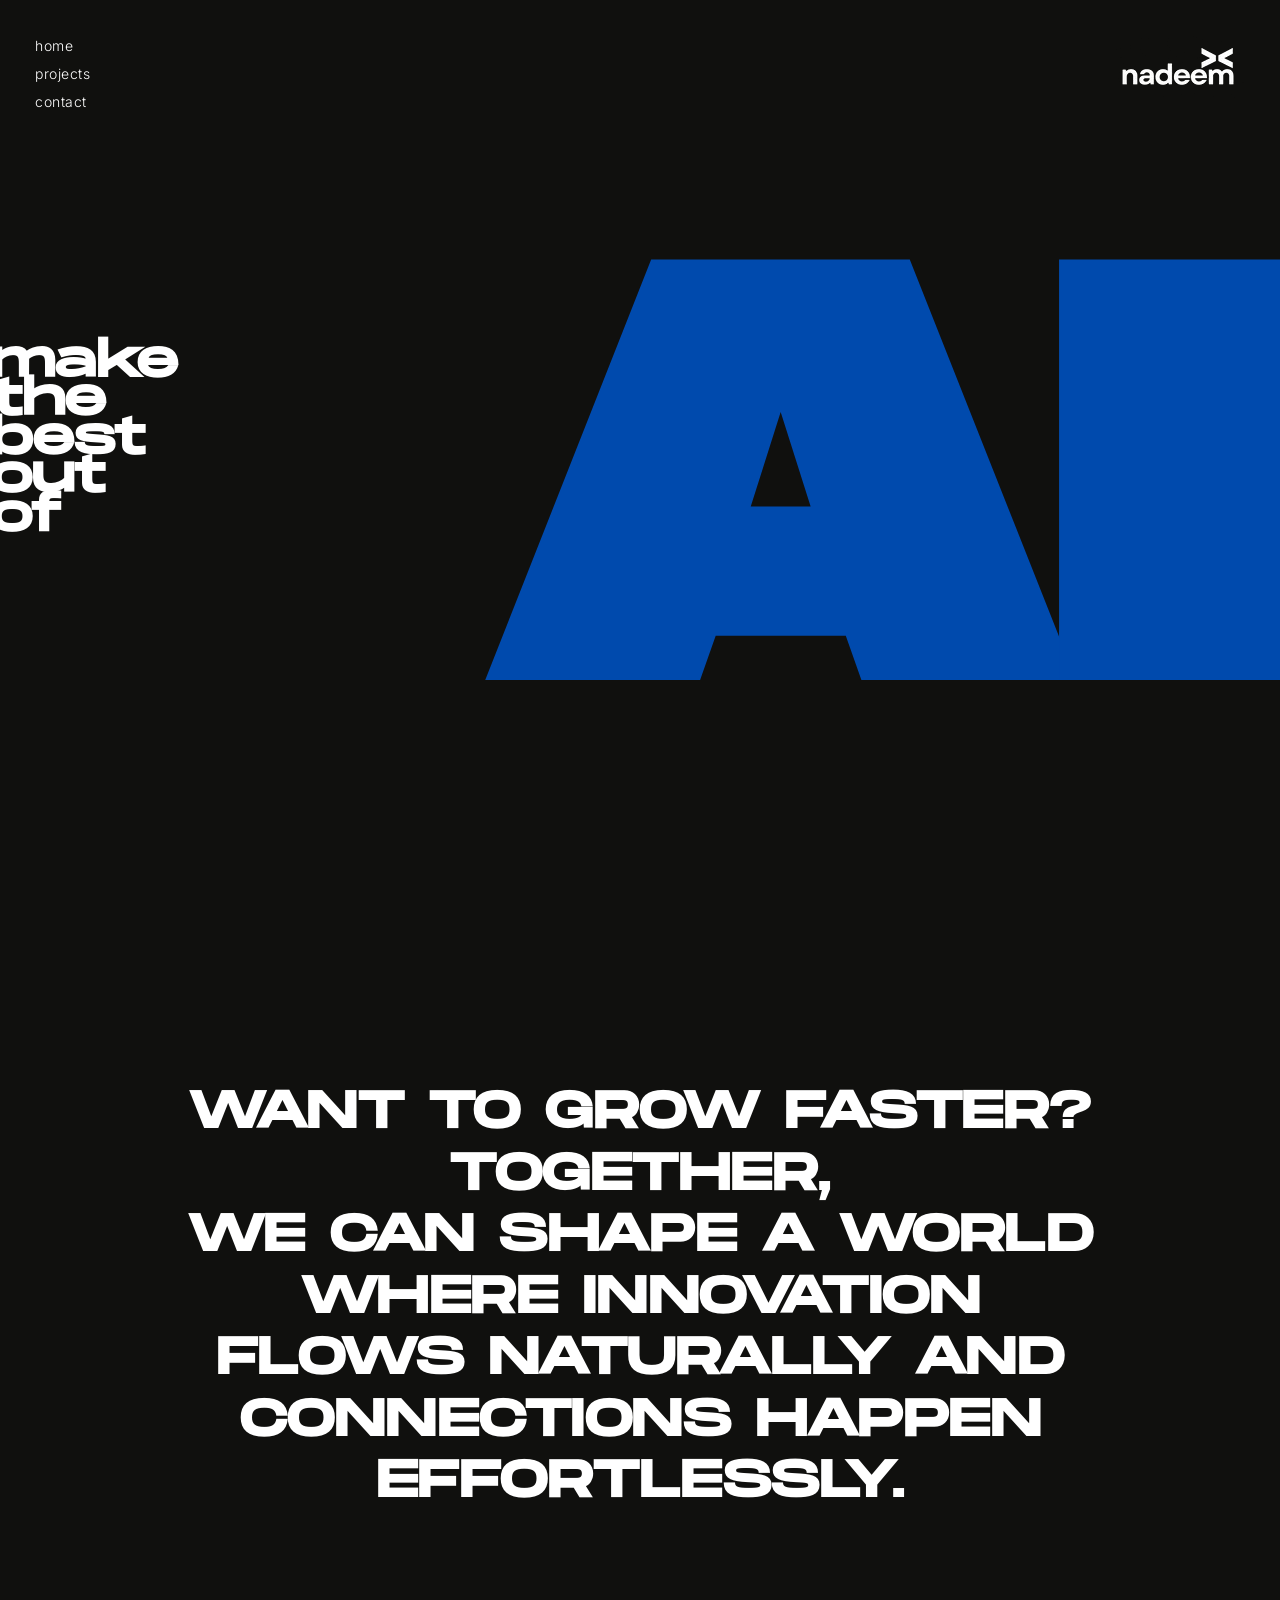
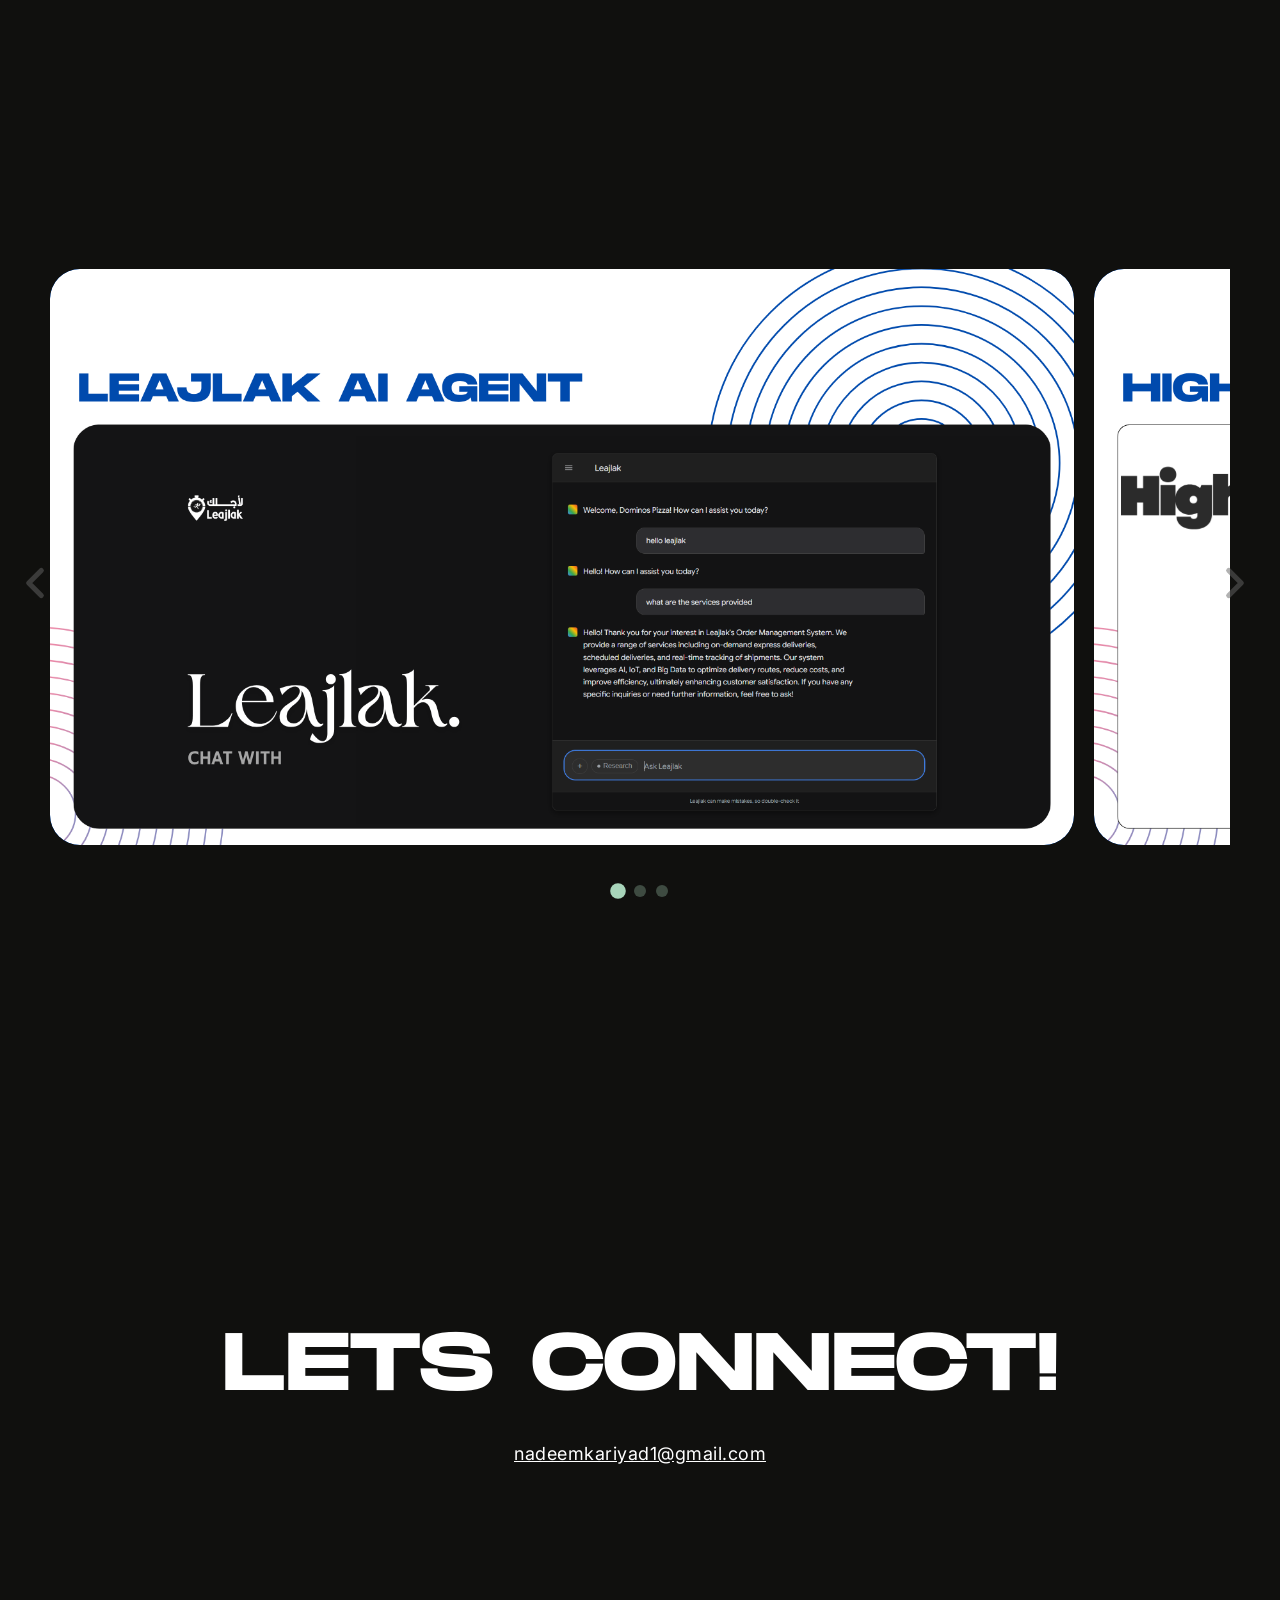
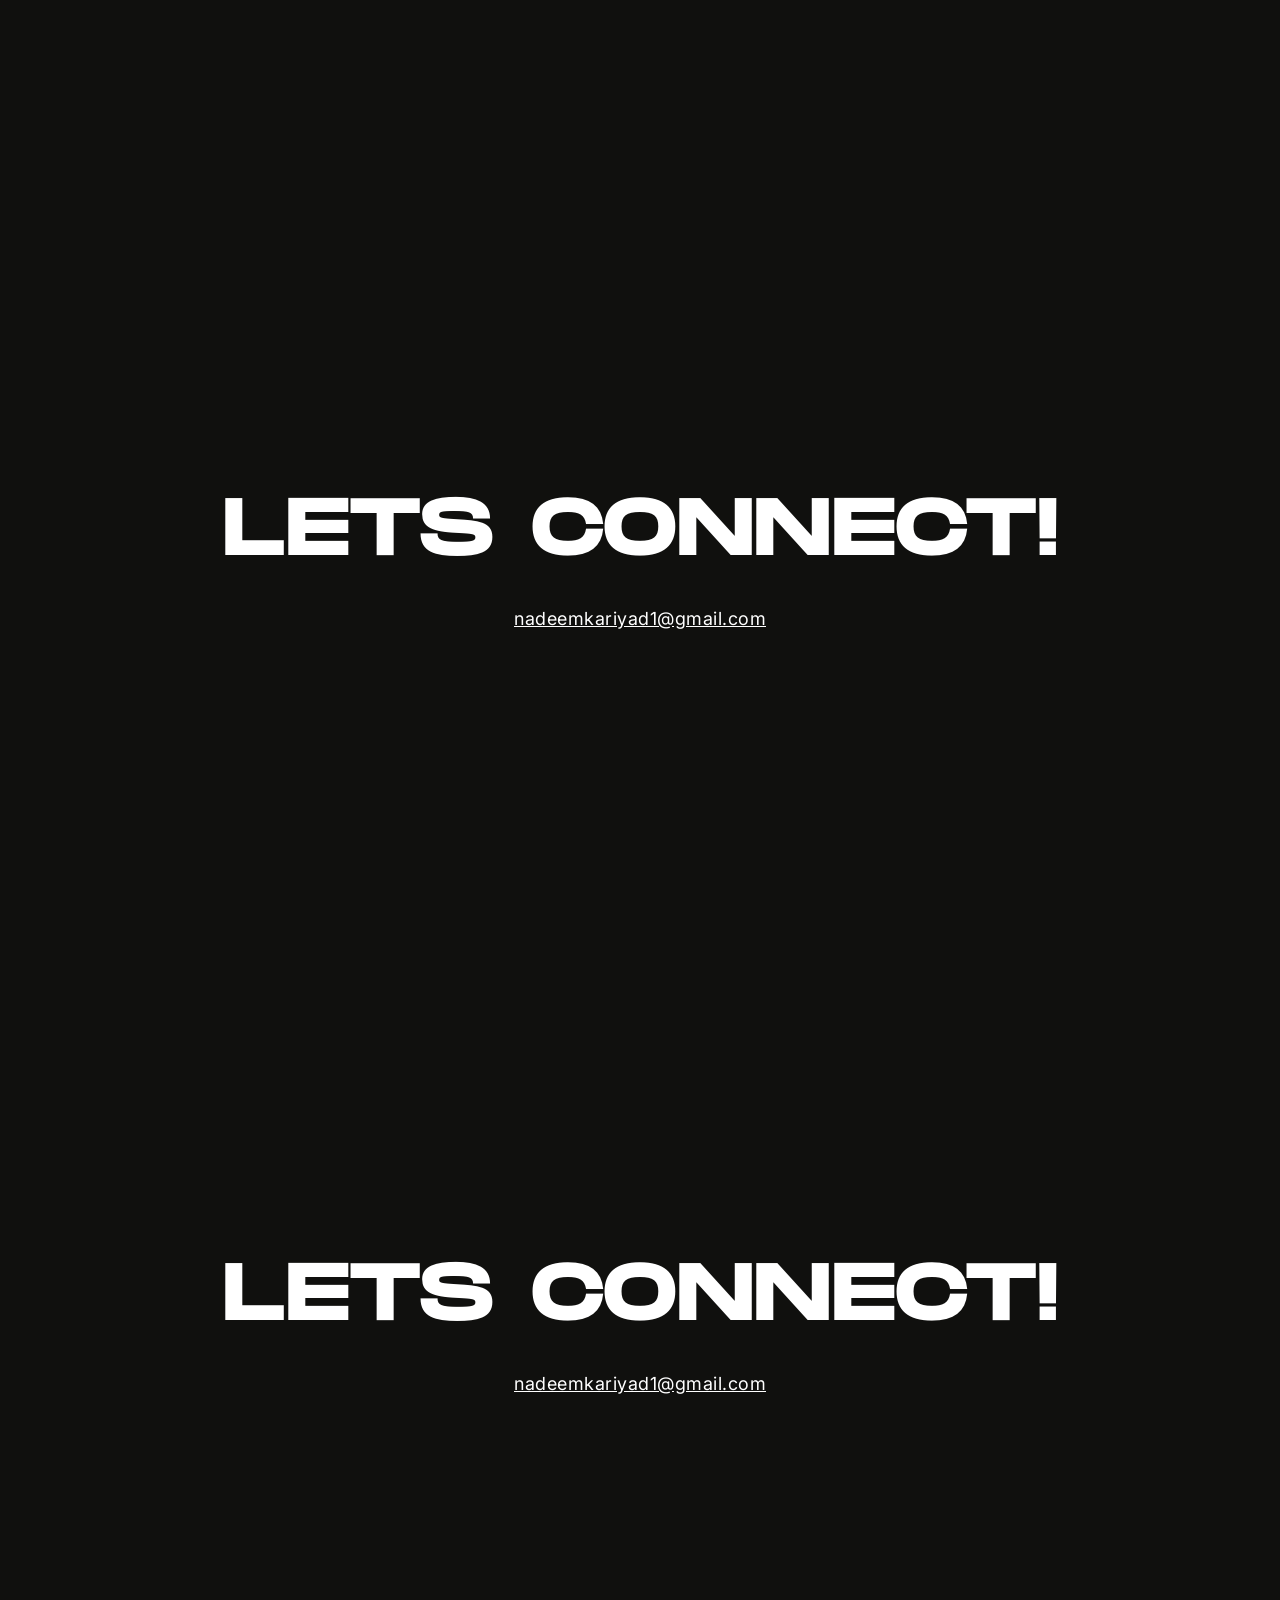
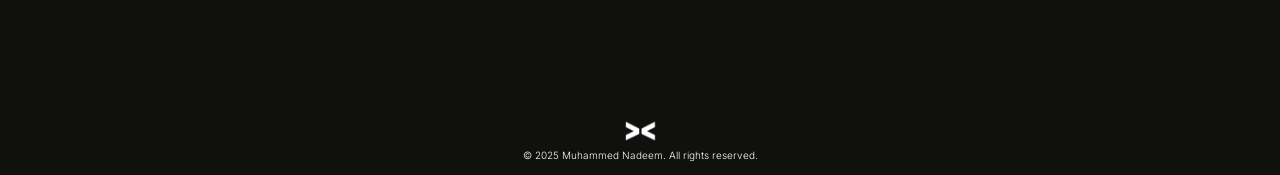
==== commit c586764f: "folow" ====
--- a/index.html
+++ b/index.html
@@ -108,6 +108,12 @@
             <a href="mailto:nadeemkariyad1@gmail.com">nadeemkariyad1@gmail.com</a>
         </div>
     </section>
+            <section class="contact" id="contact">
+        <div class="contact-text">
+            <h2>LETS CONNECT!</h2>
+            <a href="mailto:nadeemkariyad1@gmail.com">nadeemkariyad1@gmail.com</a>
+        </div>
+    </section>
     <footer>
         <div class="footer-container">
             <!-- Logo Section (Left) -->
